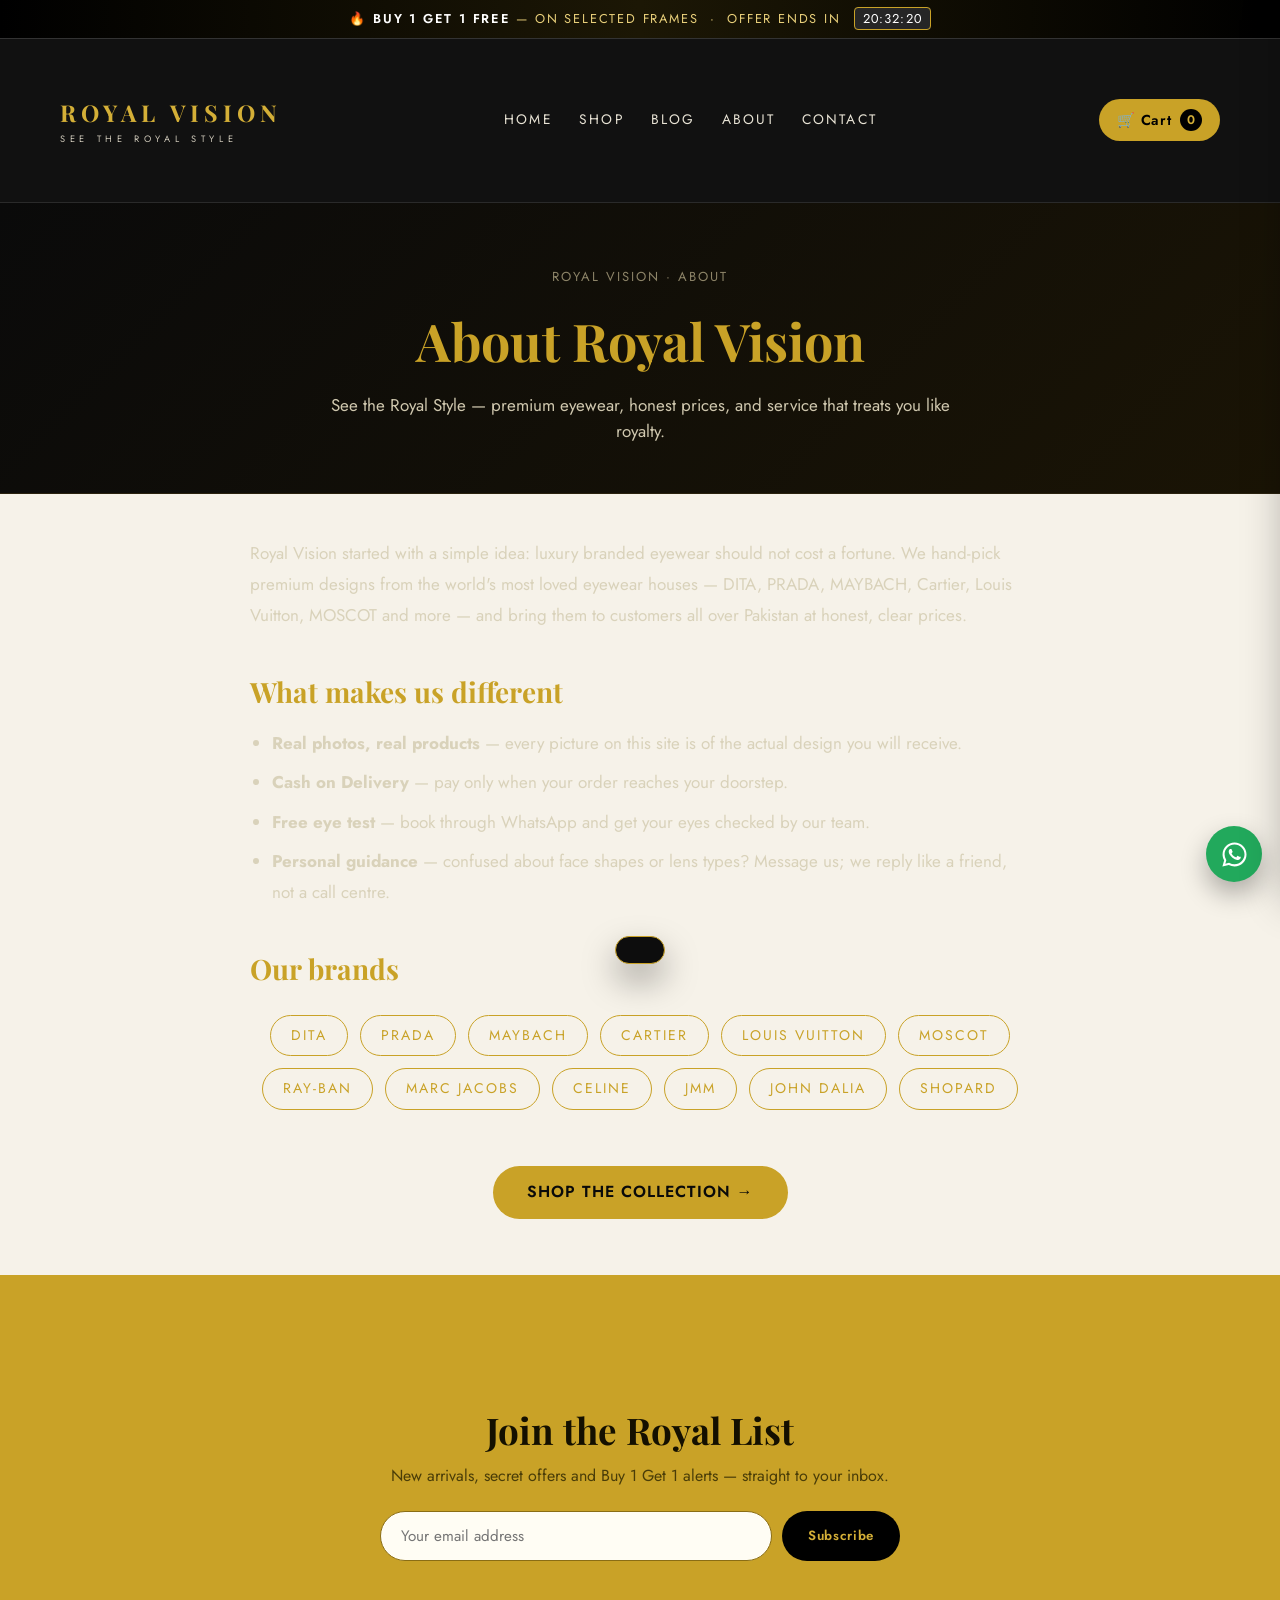
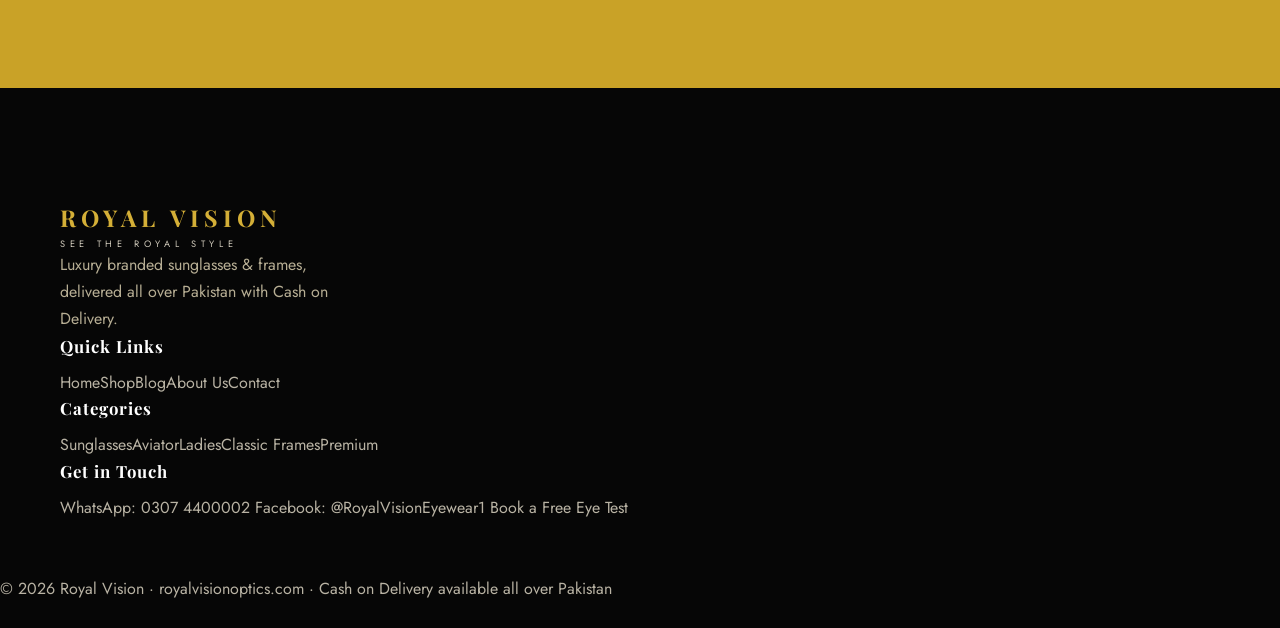
==== about.html @ 2b691021 "Multi-page store: home, shop, blog, about, contact + categories" ====
<!DOCTYPE html>
<html lang="en">
<head>
<meta charset="UTF-8">
<meta name="viewport" content="width=device-width, initial-scale=1.0">
<title>About Us — Royal Vision</title>
<meta name="description" content="About Royal Vision — premium branded eyewear at honest prices, with Cash on Delivery and a free eye test.">
<link rel="preconnect" href="https://fonts.googleapis.com">
<link rel="preconnect" href="https://fonts.gstatic.com" crossorigin>
<link href="https://fonts.googleapis.com/css2?family=Playfair+Display:ital,wght@0,500;0,600;0,700;1,500&family=Jost:wght@300;400;500;600&display=swap" rel="stylesheet">
<link rel="stylesheet" href="style.css">
</head>
<body>
<div class="offerbar">🔥 <b>Buy 1 Get 1 Free</b> — on selected frames &nbsp;·&nbsp; Offer ends in <span class="cd" id="countdown">--:--:--</span></div>
<header>
  <div class="wrap hbar">
    <a class="logo" href="index.html">ROYAL VISION<small>SEE THE ROYAL STYLE</small></a>
    <nav class="main"><a href="index.html">Home</a><a href="shop.html">Shop</a><a href="blog.html">Blog</a><a href="about.html" class="active">About</a><a href="contact.html">Contact</a></nav>
    <div style="display:flex;gap:10px;align-items:center">
      <button class="cart-btn" id="openCart" aria-label="Open cart">🛒 Cart <span class="cart-count" id="cartCount">0</span></button>
      <button class="burger" id="burger" aria-label="Menu">☰</button>
    </div>
  </div>
  <div class="mnav" id="mnav"><a href="index.html">Home</a><a href="shop.html">Shop</a><a href="blog.html">Blog</a><a href="about.html" class="active">About</a><a href="contact.html">Contact</a></div>
</header>
<div class="pagehero"><div class="crumb">Royal Vision · About</div><h1>About Royal Vision</h1><p>See the Royal Style — premium eyewear, honest prices, and service that treats you like royalty.</p></div>
<article class="article">
<p>Royal Vision started with a simple idea: luxury branded eyewear should not cost a fortune. We hand-pick premium designs from the world's most loved eyewear houses — DITA, PRADA, MAYBACH, Cartier, Louis Vuitton, MOSCOT and more — and bring them to customers all over Pakistan at honest, clear prices.</p>
<h2>What makes us different</h2>
<ul>
<li><b>Real photos, real products</b> — every picture on this site is of the actual design you will receive.</li>
<li><b>Cash on Delivery</b> — pay only when your order reaches your doorstep.</li>
<li><b>Free eye test</b> — book through WhatsApp and get your eyes checked by our team.</li>
<li><b>Personal guidance</b> — confused about face shapes or lens types? Message us; we reply like a friend, not a call centre.</li>
</ul>
<h2>Our brands</h2>
</article>
<div class="brandchips"><span>DITA</span><span>PRADA</span><span>MAYBACH</span><span>CARTIER</span><span>LOUIS VUITTON</span><span>MOSCOT</span><span>RAY-BAN</span><span>MARC JACOBS</span><span>CELINE</span><span>JMM</span><span>JOHN DALIA</span><span>SHOPARD</span></div>
<section class="wrap"><div style="text-align:center"><a href="shop.html" style="display:inline-block;background:var(--gold);color:#0a0a0a;font-weight:600;letter-spacing:1px;padding:14px 34px;border-radius:30px;text-decoration:none">SHOP THE COLLECTION →</a></div></section>
<!-- NEWSLETTER -->
<section class="news">
  <div class="wrap">
    <h2>Join the Royal List</h2>
    <p>New arrivals, secret offers and Buy 1 Get 1 alerts — straight to your inbox.</p>
    <form id="newsForm">
      <input type="email" id="newsEmail" placeholder="Your email address" required aria-label="Email address">
      <button type="submit">Subscribe</button>
    </form>
    <div class="ok" id="newsOk">✓ Shukriya! You are on the Royal List.</div>
  </div>
</section>

<footer id="contact">
  <div class="wrap fgrid">
    <div>
      <div class="logo">ROYAL VISION<small>SEE THE ROYAL STYLE</small></div>
      <p style="color:#b7ae94;line-height:1.7;max-width:300px">Luxury branded sunglasses &amp; frames, delivered all over Pakistan with Cash on Delivery.</p>
    </div>
    <div>
      <h4>Quick Links</h4>
      <a href="index.html">Home</a><a href="shop.html">Shop</a><a href="blog.html">Blog</a><a href="about.html">About Us</a><a href="contact.html">Contact</a>
    </div>
    <div>
      <h4>Categories</h4>
      <a href="shop.html?cat=sunglasses">Sunglasses</a><a href="shop.html?cat=aviator">Aviator</a><a href="shop.html?cat=ladies">Ladies</a><a href="shop.html?cat=classic">Classic Frames</a><a href="shop.html?cat=premium">Premium</a>
    </div>
    <div>
      <h4>Get in Touch</h4>
      <a href="https://wa.me/923074400002" target="_blank" rel="noopener">WhatsApp: 0307 4400002</a>
      <a href="https://www.facebook.com/RoyalVisionEyewear1" target="_blank" rel="noopener">Facebook: @RoyalVisionEyewear1</a>
      <a href="contact.html">Book a Free Eye Test</a>
    </div>
  </div>
  <div class="fbar">© 2026 Royal Vision · royalvisionoptics.com · Cash on Delivery available all over Pakistan</div>
</footer>
<!-- FLOATING WHATSAPP -->
<a class="float-wa" href="https://wa.me/923074400002?text=Assalam-o-Alaikum!%20I%20have%20a%20question%20about%20Royal%20Vision%20sunglasses." target="_blank" rel="noopener" aria-label="Chat on WhatsApp">
  <svg width="29" height="29" viewBox="0 0 24 24" fill="#fff"><path d="M12.04 2C6.58 2 2.13 6.45 2.13 11.91c0 1.75.46 3.45 1.32 4.95L2 22l5.25-1.38a9.9 9.9 0 0 0 4.79 1.22c5.46 0 9.9-4.45 9.9-9.91C21.95 6.45 17.5 2 12.04 2zm0 18.13a8.2 8.2 0 0 1-4.19-1.15l-.3-.18-3.12.82.83-3.04-.2-.31a8.2 8.2 0 0 1-1.26-4.38c0-4.54 3.7-8.24 8.24-8.24 4.54 0 8.24 3.7 8.24 8.24 0 4.54-3.7 8.24-8.24 8.24zm4.52-6.16c-.25-.12-1.47-.72-1.69-.81-.22-.08-.37-.12-.53.13-.16.24-.62.8-.76.97-.14.16-.29.18-.53.06-.25-.13-1.05-.39-1.99-1.23-.74-.66-1.23-1.47-1.38-1.72-.14-.25-.01-.38.11-.51.11-.11.25-.29.37-.43.12-.15.16-.25.25-.41.08-.17.04-.31-.02-.43-.06-.13-.53-1.29-.74-1.74-.2-.42-.4-.37-.53-.37h-.46c-.16 0-.41.06-.62.25-.22.18-.82.8-.82 2.01 0 1.21.85 2.37.97 2.53.12.17 1.68 2.56 4.07 3.59.57.25 1.01.39 1.36.5.57.18 1.09.16 1.5.1.46-.07 1.47-.6 1.79-1.22.32-.62.32-1.15.22-1.26-.1-.1-.23-.16-.48-.28z"/></svg>
</a>

<!-- CART DRAWER -->
<div class="overlay" id="overlay"></div>
<aside class="drawer" id="drawer" aria-label="Shopping cart">
  <header>
    <h3>YOUR CART 🛒</h3>
    <button class="x" id="closeCart" aria-label="Close cart">✕</button>
  </header>
  <div class="items" id="cartItems"></div>
  <div class="d-foot">
    <div class="row"><span>Subtotal</span><b id="cartTotal">Rs 0</b></div>
    <div class="note">Delivery charges confirmed on call. Payment: Cash on Delivery.</div>
    <button class="checkout" id="checkoutBtn">Checkout →</button>
    <button class="cont" id="contBtn">Continue shopping</button>
  </div>
</aside>

<!-- CHECKOUT MODAL -->
<div class="modal" id="modal" role="dialog" aria-modal="true">
  <div class="bg" id="modalBg"></div>
  <div class="sheet">
    <div id="checkoutView">
      <h3>Checkout</h3>
      <p class="sub">Fill your details — we will call you to confirm your order. Payment is Cash on Delivery.</p>
      <div class="formerr" id="formErr"></div>
      <div class="sum" id="orderSummary"></div>
      <form id="orderForm" novalidate>
        <div class="f-field"><label for="fName">Your Name *</label><input id="fName" type="text" placeholder="e.g. Muhammad Ahmed" autocomplete="name"></div>
        <div class="f-field"><label for="fPhone">Mobile Number *</label><input id="fPhone" type="tel" placeholder="03XX XXXXXXX" autocomplete="tel"><div class="hint">Pakistani mobile — we will call this number to confirm.</div></div>
        <div class="f-field"><label for="fAddress">Complete Address *</label><textarea id="fAddress" rows="2" placeholder="House, street, area, landmark"></textarea></div>
        <div class="f-field"><label for="fCity">City *</label><input id="fCity" type="text" placeholder="e.g. Mardan"></div>
        <div class="f-field"><label for="fNote">Note (optional)</label><textarea id="fNote" rows="2" placeholder="Anything we should know?"></textarea></div>
        <div class="paybox"><span>Payment Method</span><b>Cash on Delivery</b></div>
        <button type="submit" class="place" id="placeBtn">Place Order</button>
        <div class="or">— OR —</div>
        <button type="button" class="wa-order" id="waOrderBtn">Order via WhatsApp</button>
        <button type="button" class="cancel" id="cancelCheckout">Cancel</button>
      </form>
    </div>
    <div id="successView" style="display:none">
      <div class="success">
        <div class="tick">✓</div>
        <h3>Order Placed!</h3>
        <div class="oid" id="orderIdBox">RV-000000</div>
        <p><b>Thank you! We will call you to confirm your order.</b></p>
        <p style="margin-top:8px">Payment is Cash on Delivery — pay when your parcel arrives.</p>
        <button class="place" id="successClose" style="margin-top:20px">Continue Shopping</button>
      </div>
    </div>
  </div>
</div>

<div class="toast" id="toast"></div>

<script src="store.js"></script>
</body>
</html>
---- style.css ----
:root{
  --black:#0a0a0a; --black2:#111111; --black3:#1a1a1a;
  --gold:#C9A227; --gold2:#D4AF37; --gold-soft:#e8cf7a;
  --white:#ffffff; --off:#f6f2e9; --muted:#9a958a; --line:#2a2a2a;
  --serif:'Playfair Display',serif; --sans:'Jost',sans-serif;
}
*{margin:0;padding:0;box-sizing:border-box}
html{scroll-behavior:smooth}
body{font-family:var(--sans);background:var(--off);color:#1c1a15;line-height:1.55;-webkit-font-smoothing:antialiased}
img{display:block;max-width:100%}
a{color:inherit;text-decoration:none}
button{font-family:var(--sans);cursor:pointer}
h1,h2,h3,.serif{font-family:var(--serif)}
.wrap{max-width:1220px;margin:0 auto;padding:0 20px}
.gold{color:var(--gold2)}
.eyebrow{letter-spacing:.35em;text-transform:uppercase;font-size:.72rem;font-weight:600;color:var(--gold)}
.sec-head{text-align:center;margin-bottom:34px}
.sec-head h2{font-size:clamp(1.8rem,4vw,2.6rem);font-weight:600;margin:8px 0 6px}
.sec-head p{color:#6b665b;max-width:560px;margin:0 auto}
.gold-rule{width:64px;height:2px;background:linear-gradient(90deg,transparent,var(--gold),transparent);margin:14px auto 0}

/* ---------- Offer bar ---------- */
.offerbar{background:linear-gradient(90deg,#000,#1c1705,#000);color:var(--gold-soft);text-align:center;font-size:.8rem;letter-spacing:.14em;text-transform:uppercase;padding:9px 12px;border-bottom:1px solid #333}
.offerbar b{color:#fff;font-weight:600}
.offerbar .cd{color:#fff;background:#262626;border:1px solid var(--gold);border-radius:4px;padding:1px 8px;margin-left:8px;font-variant-numeric:tabular-nums;letter-spacing:.08em}

/* ---------- Header ---------- */
header{position:sticky;top:0;z-index:60;background:rgba(10,10,10,.97);border-bottom:1px solid var(--line);backdrop-filter:blur(6px)}
.hbar{display:flex;align-items:center;justify-content:space-between;gap:14px;padding:14px 0}
.logo{font-family:var(--serif);font-size:1.45rem;font-weight:700;letter-spacing:.22em;color:var(--gold2);white-space:nowrap}
.logo small{display:block;font-family:var(--sans);font-size:.58rem;letter-spacing:.5em;color:#cfc9ba;font-weight:400;margin-top:1px}
nav.main{display:flex;gap:26px}
nav.main a{color:#e9e4d6;font-size:.86rem;letter-spacing:.16em;text-transform:uppercase;padding:4px 0;border-bottom:2px solid transparent;transition:.25s}
nav.main a:hover{color:var(--gold2);border-color:var(--gold)}
.cart-btn{position:relative;background:var(--gold);color:#000;border:none;border-radius:999px;padding:10px 18px;font-weight:600;letter-spacing:.06em;font-size:.9rem;display:flex;align-items:center;gap:8px;transition:.25s}
.cart-btn:hover{background:var(--gold2)}
.cart-count{background:#000;color:var(--gold2);border-radius:999px;min-width:22px;height:22px;display:inline-flex;align-items:center;justify-content:center;font-size:.78rem;padding:0 5px}
.burger{display:none;background:none;border:1px solid var(--line);border-radius:8px;color:#fff;width:42px;height:42px;font-size:1.15rem}
.mnav{display:none;background:#0d0d0d;border-top:1px solid var(--line);padding:10px 20px 16px}
.mnav a{display:block;color:#e9e4d6;padding:10px 0;border-bottom:1px solid #1e1e1e;letter-spacing:.14em;text-transform:uppercase;font-size:.85rem}
.mnav.open{display:block}
@media(max-width:860px){nav.main{display:none}.burger{display:block}}

/* ---------- Hero ---------- */
.hero{background:radial-gradient(1100px 480px at 85% -10%,#2b230a 0%,transparent 55%),linear-gradient(160deg,#0a0a0a,#141414 60%,#0a0a0a);color:#fff;overflow:hidden}
.hero-grid{display:grid;grid-template-columns:1.05fr .95fr;gap:44px;align-items:center;padding:64px 0 58px}
.hero h1{font-size:clamp(2.3rem,5.4vw,4rem);line-height:1.12;font-weight:600;margin:14px 0 16px}
.hero h1 em{font-style:italic;color:var(--gold2)}
.hero p.sub{color:#cfc9ba;font-size:1.06rem;max-width:480px;font-weight:300}
.btns{display:flex;gap:14px;flex-wrap:wrap;margin:28px 0 34px}
.btn{display:inline-flex;align-items:center;gap:9px;border-radius:999px;padding:14px 28px;font-size:.95rem;font-weight:600;letter-spacing:.05em;border:1px solid var(--gold);transition:.25s}
.btn-gold{background:linear-gradient(180deg,var(--gold2),var(--gold));color:#000}
.btn-gold:hover{filter:brightness(1.1);transform:translateY(-1px)}
.btn-line{background:transparent;color:#fff}
.btn-line:hover{border-color:#fff;background:rgba(255,255,255,.06)}
.stats{display:flex;gap:0;border-top:1px solid #2c2c2c;max-width:520px}
.stats div{flex:1;padding:16px 14px 0}
.stats div+div{border-left:1px solid #2c2c2c}
.stats b{font-family:var(--serif);font-size:1.35rem;color:var(--gold2);display:block}
.stats span{font-size:.78rem;letter-spacing:.12em;text-transform:uppercase;color:#a49e8f}
.hero-img{position:relative}
.hero-img .frame{border:1px solid var(--gold);padding:12px;background:#101010}
.hero-img img{width:100%;height:480px;object-fit:cover}
.hero-img .tag{position:absolute;left:-14px;bottom:26px;background:var(--gold);color:#000;font-weight:600;padding:10px 18px;letter-spacing:.06em;box-shadow:0 12px 30px rgba(0,0,0,.5)}
.hero-img .tag small{display:block;font-weight:400;font-size:.72rem;letter-spacing:.18em;text-transform:uppercase}
@media(max-width:860px){.hero-grid{grid-template-columns:1fr;padding:42px 0}.hero-img img{height:340px}}

/* ---------- Marquee ---------- */
.marquee{background:#000;border-top:1px solid var(--gold);border-bottom:1px solid var(--gold);overflow:hidden;padding:13px 0}
.marquee-track{display:flex;gap:0;width:max-content;animation:scroll 30s linear infinite}
.marquee span{font-family:var(--serif);font-size:1.05rem;letter-spacing:.3em;color:var(--gold2);white-space:nowrap;padding-right:.4em}
@keyframes scroll{to{transform:translateX(-50%)}}

/* ---------- Sections ---------- */
section{padding:70px 0}
.dark{background:var(--black);color:#f2eee3}
.dark .sec-head p{color:#a49e8f}

/* categories */
.cats{display:grid;grid-template-columns:repeat(4,1fr);gap:22px}
.cat{text-align:center;cursor:pointer;background:none;border:none;color:inherit}
.cat .ring{width:100%;aspect-ratio:1;border-radius:50%;overflow:hidden;border:2px solid var(--gold);padding:5px;background:#fff;transition:.3s}
.cat img{width:100%;height:100%;object-fit:cover;border-radius:50%}
.cat:hover .ring{transform:translateY(-5px);box-shadow:0 16px 30px rgba(0,0,0,.18)}
.cat h3{margin-top:14px;font-size:1.15rem}
.cat span{font-size:.82rem;color:#77705f;letter-spacing:.1em;text-transform:uppercase}
@media(max-width:760px){.cats{grid-template-columns:repeat(2,1fr)}}

/* shop controls */
.controls{display:flex;flex-wrap:wrap;gap:12px;align-items:center;justify-content:space-between;margin-bottom:26px}
.chips{display:flex;gap:8px;flex-wrap:wrap}
.chip{border:1px solid #c9c2ae;background:#fff;color:#333;border-radius:999px;padding:8px 16px;font-size:.86rem;letter-spacing:.04em;transition:.2s}
.chip:hover{border-color:var(--gold)}
.chip.on{background:#000;color:var(--gold2);border-color:#000}
.search-sort{display:flex;gap:10px;flex-wrap:wrap}
.search-sort input,.search-sort select{border:1px solid #c9c2ae;border-radius:999px;padding:9px 16px;font-family:var(--sans);font-size:.9rem;background:#fff;outline:none}
.search-sort input:focus,.search-sort select:focus{border-color:var(--gold)}
.grid{display:grid;grid-template-columns:repeat(4,1fr);gap:20px}
@media(max-width:1020px){.grid{grid-template-columns:repeat(3,1fr)}}
@media(max-width:720px){.grid{grid-template-columns:repeat(2,1fr);gap:14px}}
.card{background:#fff;border:1px solid #e6e0cd;border-radius:14px;overflow:hidden;display:flex;flex-direction:column;transition:.25s}
.card:hover{transform:translateY(-4px);box-shadow:0 18px 34px rgba(20,16,4,.14);border-color:var(--gold)}
.card .ph{aspect-ratio:1/1;overflow:hidden;background:#f3efe4}
.card .ph img{width:100%;height:100%;object-fit:cover;transition:.4s}
.card:hover .ph img{transform:scale(1.05)}
.card .bd{padding:14px 15px 16px;display:flex;flex-direction:column;gap:5px;flex:1}
.card h3{font-size:1.02rem;font-weight:600;line-height:1.25}
.card .price{font-family:var(--serif);font-size:1.12rem;color:#8a6d14;font-weight:700}
.card .price small{font-family:var(--sans);font-weight:400;color:#99917c;font-size:.74rem;letter-spacing:.1em}
.card .acts{display:flex;gap:8px;margin-top:auto;padding-top:10px}
.add{flex:1;background:linear-gradient(180deg,var(--gold2),var(--gold));border:none;color:#000;font-weight:600;border-radius:9px;padding:11px 8px;font-size:.88rem;transition:.2s}
.add:hover{filter:brightness(1.08)}
.wa-ic{width:42px;border:1px solid #22a95c;background:#eafaf0;border-radius:9px;display:inline-flex;align-items:center;justify-content:center;transition:.2s}
.wa-ic:hover{background:#d7f5e2}
.empty{grid-column:1/-1;text-align:center;color:#8a8474;padding:40px 0;font-size:1.02rem}

/* spotlight */
.spot{display:grid;grid-template-columns:1fr 1fr;gap:44px;align-items:center}
.spot .frame{border:1px solid var(--gold);padding:12px;background:#101010}
.spot .frame img{width:100%;height:440px;object-fit:cover}
.spot h2{font-size:clamp(1.9rem,4vw,2.8rem);margin:10px 0 12px}
.spot .big-price{font-family:var(--serif);font-size:2rem;color:var(--gold2);margin:14px 0 22px}
.spot ul{list-style:none;margin:0 0 8px}
.spot ul li{padding:7px 0;border-bottom:1px solid #262626;color:#d8d2c2}
.spot ul li::before{content:"◆";color:var(--gold);font-size:.65rem;margin-right:10px;vertical-align:2px}
@media(max-width:860px){.spot{grid-template-columns:1fr}.spot .frame img{height:320px}}

/* why */
.why-grid{display:grid;grid-template-columns:repeat(3,1fr);gap:18px}
@media(max-width:860px){.why-grid{grid-template-columns:repeat(2,1fr)}}
@media(max-width:540px){.why-grid{grid-template-columns:1fr}}
.why{background:#fff;border:1px solid #e6e0cd;border-top:3px solid var(--gold);border-radius:12px;padding:24px 22px}
.why .ic{font-size:1.6rem;color:var(--gold);font-family:var(--serif)}
.why h3{font-size:1.12rem;margin:8px 0 5px}
.why p{color:#6f6a5c;font-size:.94rem}

/* reviews */
.rev-box{max-width:760px;margin:0 auto;text-align:center;min-height:190px}
.stars{color:var(--gold2);font-size:1.25rem;letter-spacing:.3em}
.rev-text{font-family:var(--serif);font-style:italic;font-size:clamp(1.15rem,2.6vw,1.5rem);line-height:1.5;margin:16px 0 12px;color:#efe9d8}
.rev-name{letter-spacing:.25em;text-transform:uppercase;font-size:.8rem;color:var(--gold-soft)}
.rev-dots{display:flex;gap:9px;justify-content:center;margin-top:24px}
.rev-dots button{width:11px;height:11px;border-radius:50%;border:1px solid var(--gold);background:transparent;padding:0}
.rev-dots button.on{background:var(--gold)}
.rev-nav{display:flex;gap:10px;justify-content:center;margin-top:16px}
.rev-nav button{background:none;border:1px solid #3a3a3a;color:#ddd;border-radius:999px;width:40px;height:40px;font-size:1rem}
.rev-nav button:hover{border-color:var(--gold);color:var(--gold2)}

/* eye test band */
.eyetest{background:linear-gradient(120deg,#171204,#0a0a0a 55%);border-top:1px solid var(--gold);border-bottom:1px solid var(--gold);color:#fff;text-align:center}
.eyetest h2{font-size:clamp(1.7rem,3.6vw,2.4rem);margin-bottom:8px}
.eyetest p{color:#cfc9ba;margin-bottom:24px}

/* services */
.services{display:grid;grid-template-columns:repeat(4,1fr);gap:18px;text-align:center}
@media(max-width:860px){.services{grid-template-columns:repeat(2,1fr)}}
.svc{padding:10px}
.svc .ic{font-size:1.9rem;color:var(--gold);font-family:var(--serif)}
.svc h3{font-size:1.05rem;margin:9px 0 4px;color:#fff}
.svc p{color:#a49e8f;font-size:.9rem}

/* newsletter */
.news{background:var(--gold);color:#141000;text-align:center}
.news h2{font-size:clamp(1.6rem,3.4vw,2.3rem)}
.news p{margin:6px 0 22px;color:#4a3d08}
.news form{display:flex;gap:10px;justify-content:center;flex-wrap:wrap;max-width:520px;margin:0 auto}
.news input{flex:1;min-width:230px;border:1px solid #8a6d14;border-radius:999px;padding:13px 20px;font-family:var(--sans);font-size:.95rem;outline:none;background:#fffdf4}
.news button{background:#000;color:var(--gold2);border:none;border-radius:999px;padding:13px 26px;font-weight:600;letter-spacing:.05em}
.news .ok{margin-top:14px;font-weight:600;display:none}

/* footer */
footer{background:#060606;color:#b9b3a4;padding:56px 0 26px;border-top:1px solid var(--gold)}
.f-grid{display:grid;grid-template-columns:1.3fr 1fr 1fr;gap:34px;margin-bottom:36px}
@media(max-width:760px){.f-grid{grid-template-columns:1fr}}
footer h4{font-family:var(--serif);color:#fff;font-size:1.05rem;margin-bottom:12px;letter-spacing:.06em}
footer a{color:#b9b3a4}
footer a:hover{color:var(--gold2)}
footer li{list-style:none;padding:4px 0}
.f-bottom{border-top:1px solid #222;padding-top:18px;display:flex;justify-content:space-between;gap:12px;flex-wrap:wrap;font-size:.85rem;color:#7d7767}

/* ---------- Cart drawer ---------- */
.overlay{position:fixed;inset:0;background:rgba(0,0,0,.55);opacity:0;pointer-events:none;transition:.3s;z-index:80}
.overlay.show{opacity:1;pointer-events:auto}
.drawer{position:fixed;top:0;right:0;height:100dvh;width:min(420px,94vw);background:#fff;z-index:90;transform:translateX(105%);transition:.35s;display:flex;flex-direction:column;box-shadow:-16px 0 40px rgba(0,0,0,.3)}
.drawer.open{transform:none}
.drawer header{position:static;background:#0a0a0a;color:#fff;padding:16px 20px;display:flex;justify-content:space-between;align-items:center;border:none}
.drawer header h3{color:var(--gold2);letter-spacing:.1em;font-size:1.15rem}
.x{background:none;border:1px solid #444;color:#fff;border-radius:8px;width:36px;height:36px;font-size:1rem}
.items{flex:1;overflow-y:auto;padding:16px 20px;display:flex;flex-direction:column;gap:14px}
.it{display:flex;gap:12px;border:1px solid #eee5cb;border-radius:12px;padding:10px}
.it img{width:66px;height:66px;object-fit:cover;border-radius:8px}
.it .inf{flex:1}
.it h4{font-family:var(--sans);font-weight:600;font-size:.95rem;line-height:1.3}
.it .p{color:#8a6d14;font-weight:600;font-size:.92rem}
.qty{display:inline-flex;align-items:center;gap:0;border:1px solid #ddd2ae;border-radius:999px;overflow:hidden;margin-top:6px}
.qty button{width:28px;height:28px;border:none;background:#f7f2df;font-size:1rem}
.qty b{min-width:30px;text-align:center;font-size:.9rem}
.rm{background:none;border:none;color:#b03a2e;font-size:.8rem;margin-top:6px;padding:0;text-decoration:underline}
.d-foot{border-top:1px solid #eee;padding:16px 20px;background:#fffdf6}
.d-foot .row{display:flex;justify-content:space-between;font-size:1.05rem;margin-bottom:4px}
.d-foot .row b{font-family:var(--serif);font-size:1.3rem}
.d-foot .note{font-size:.82rem;color:#8a8474;margin-bottom:12px}
.checkout{width:100%;background:linear-gradient(180deg,var(--gold2),var(--gold));border:none;border-radius:11px;padding:15px;font-size:1rem;font-weight:700;color:#000;letter-spacing:.04em}
.checkout:disabled{opacity:.5;cursor:not-allowed}
.cont{background:none;border:none;width:100%;padding:10px;color:#555;text-decoration:underline}
.noitems{text-align:center;color:#8a8474;padding:36px 0}

/* ---------- Modal ---------- */
.modal{position:fixed;inset:0;z-index:100;display:none;align-items:flex-start;justify-content:center;padding:20px 12px;overflow-y:auto}
.modal.open{display:flex}
.modal .bg{position:fixed;inset:0;background:rgba(0,0,0,.65)}
.sheet{position:relative;background:#fff;border-radius:16px;max-width:520px;width:100%;padding:28px 26px;margin:auto;box-shadow:0 30px 60px rgba(0,0,0,.4)}
.sheet h3{font-size:1.5rem;margin-bottom:4px}
.sheet .sub{color:#77705f;font-size:.92rem;margin-bottom:18px}
.f-field{margin-bottom:13px}
.f-field label{display:block;font-size:.83rem;font-weight:600;letter-spacing:.06em;text-transform:uppercase;margin-bottom:5px;color:#4c473c}
.f-field input,.f-field textarea{width:100%;border:1px solid #d8d0b4;border-radius:10px;padding:12px 14px;font-family:var(--sans);font-size:.97rem;outline:none;background:#fffef9}
.f-field input:focus,.f-field textarea:focus{border-color:var(--gold)}
.f-field .hint{font-size:.78rem;color:#99917c;margin-top:3px}
.f-field .err{border-color:#c0392b;background:#fdf1ef}
.paybox{background:#0d0d0d;color:#e9e4d6;border-radius:10px;padding:13px 16px;display:flex;justify-content:space-between;align-items:center;margin:16px 0}
.paybox b{color:var(--gold2);font-family:var(--serif)}
.sum{background:#faf6ea;border:1px solid #eee2bd;border-radius:10px;padding:13px 16px;font-size:.92rem;margin-bottom:16px;max-height:150px;overflow-y:auto}
.sum div{display:flex;justify-content:space-between;padding:2px 0}
.sum .tot{border-top:1px dashed #cbbd87;margin-top:7px;padding-top:8px;font-weight:700;font-size:1rem}
.place{width:100%;background:linear-gradient(180deg,var(--gold2),var(--gold));border:none;border-radius:11px;padding:15px;font-size:1rem;font-weight:700;color:#000}
.wa-order{width:100%;background:#1faa55;border:none;border-radius:11px;padding:14px;font-size:.98rem;font-weight:700;color:#fff;margin-top:10px}
.or{text-align:center;color:#99917c;font-size:.82rem;margin:12px 0 2px;letter-spacing:.2em}
.cancel{display:block;margin:12px auto 0;background:none;border:none;color:#777;text-decoration:underline}
.success{text-align:center;padding:14px 0 4px}
.success .tick{width:74px;height:74px;border-radius:50%;background:#eafaf0;border:2px solid #22a95c;color:#1c8a49;font-size:2rem;display:flex;align-items:center;justify-content:center;margin:0 auto 16px}
.success h3{margin-bottom:8px}
.success .oid{display:inline-block;background:#0d0d0d;color:var(--gold2);border-radius:8px;padding:8px 18px;font-family:var(--serif);letter-spacing:.12em;margin:10px 0 14px}
.success p{color:#5c574b}
.formerr{display:none;background:#fdf1ef;border:1px solid #e5b4ae;color:#8e2f24;border-radius:10px;padding:11px 14px;font-size:.9rem;margin-bottom:14px}

/* toast */
.toast{position:fixed;left:50%;bottom:26px;transform:translate(-50%,90px);background:#0d0d0d;color:#fff;border:1px solid var(--gold);border-radius:999px;padding:13px 24px;z-index:120;font-size:.95rem;transition:.35s;box-shadow:0 16px 34px rgba(0,0,0,.35);max-width:92vw;text-align:center}
.toast.show{transform:translate(-50%,0)}
.toast b{color:var(--gold2)}
.float-wa{position:fixed;right:18px;bottom:18px;z-index:70;width:56px;height:56px;border-radius:50%;background:#22a95c;display:flex;align-items:center;justify-content:center;box-shadow:0 12px 26px rgba(0,0,0,.3)}

/* ===== Multi-page additions (v2) ===== */
.nav a.active{color:var(--gold);border-bottom:2px solid var(--gold)}
.pagehero{background:linear-gradient(135deg,#0a0a0a,#1a1405);padding:64px 20px 48px;text-align:center;border-bottom:1px solid #2a220e}
.pagehero h1{font-family:'Playfair Display',serif;font-size:clamp(32px,5vw,52px);color:var(--gold);margin:0 0 10px}
.pagehero p{color:#cfc7ae;max-width:640px;margin:0 auto;font-size:17px}
.pagehero .crumb{color:#8d8468;font-size:13px;letter-spacing:2px;text-transform:uppercase;margin-bottom:14px}
/* Category cards — rectangular, full photo visible (replaces circles) */
.catcards{display:grid;grid-template-columns:repeat(auto-fit,minmax(230px,1fr));gap:22px;max-width:1200px;margin:0 auto;padding:0 20px}
.catcard{display:block;background:#111;border:1px solid #2a220e;border-radius:14px;overflow:hidden;text-decoration:none;transition:.25s}
.catcard:hover{transform:translateY(-5px);border-color:var(--gold);box-shadow:0 14px 34px rgba(0,0,0,.5)}
.catcard .ph{aspect-ratio:4/3;overflow:hidden;background:#000}
.catcard .ph img{width:100%;height:100%;object-fit:cover;display:block;transition:.4s}
.catcard:hover .ph img{transform:scale(1.06)}
.catcard .lb{padding:16px 18px;display:flex;justify-content:space-between;align-items:center}
.catcard .lb h3{margin:0;font-family:'Playfair Display',serif;color:#f3ead2;font-size:20px}
.catcard .lb span{color:var(--gold);font-size:13px;letter-spacing:1px}
.catcard .lb .arrow{color:var(--gold);font-size:20px}
/* Blog */
.bloggrid{display:grid;grid-template-columns:repeat(auto-fit,minmax(300px,1fr));gap:26px;max-width:1200px;margin:0 auto;padding:0 20px}
.postcard{background:#111;border:1px solid #2a220e;border-radius:14px;overflow:hidden}
.postcard .ph{aspect-ratio:16/10;overflow:hidden}
.postcard .ph img{width:100%;height:100%;object-fit:cover;display:block}
.postcard .bd{padding:22px}
.postcard .bd .tag{display:inline-block;color:#0a0a0a;background:var(--gold);font-size:11px;font-weight:600;letter-spacing:1.5px;padding:4px 10px;border-radius:20px;text-transform:uppercase}
.postcard .bd h3{font-family:'Playfair Display',serif;color:#f3ead2;font-size:22px;margin:14px 0 8px}
.postcard .bd p{color:#b7ae94;font-size:15px;line-height:1.6;margin:0 0 16px}
.postcard .bd a{color:var(--gold);text-decoration:none;font-weight:600;letter-spacing:.5px}
.article{max-width:820px;margin:0 auto;padding:44px 20px 10px;color:#d9d2ba;line-height:1.85;font-size:17px}
.article h2{font-family:'Playfair Display',serif;color:var(--gold);font-size:28px;margin:34px 0 10px}
.article p{margin:0 0 16px}
.article ul{margin:0 0 16px;padding-left:22px}
.article li{margin-bottom:8px}
.article .heroimg{border-radius:14px;overflow:hidden;margin-bottom:8px}
.article .heroimg img{width:100%;display:block}
/* Contact / About */
.infogrid{display:grid;grid-template-columns:repeat(auto-fit,minmax(250px,1fr));gap:22px;max-width:1100px;margin:0 auto;padding:0 20px}
.infocard{background:#111;border:1px solid #2a220e;border-radius:14px;padding:28px 24px;text-align:center}
.infocard .ic{font-size:34px;margin-bottom:10px}
.infocard h3{font-family:'Playfair Display',serif;color:var(--gold);margin:0 0 8px;font-size:21px}
.infocard p{color:#b7ae94;margin:0 0 14px;font-size:15px;line-height:1.6}
.cform{max-width:640px;margin:0 auto;background:#111;border:1px solid #2a220e;border-radius:14px;padding:30px}
.cform label{display:block;color:#cfc7ae;font-size:14px;margin:0 0 6px}
.cform input,.cform textarea{width:100%;box-sizing:border-box;background:#0a0a0a;border:1px solid #3a341f;border-radius:9px;color:#f3ead2;padding:12px 14px;font-size:15px;margin-bottom:16px;font-family:inherit}
.cform textarea{min-height:120px;resize:vertical}
.brandchips{display:flex;flex-wrap:wrap;gap:12px;justify-content:center;max-width:900px;margin:0 auto;padding:0 20px}
.brandchips span{border:1px solid var(--gold);color:var(--gold);padding:9px 20px;border-radius:30px;letter-spacing:2px;font-size:14px}
.wrap{max-width:1200px;margin:0 auto;padding:56px 20px}
.wrap h2.sec{font-family:'Playfair Display',serif;text-align:center;color:var(--gold);font-size:clamp(26px,4vw,40px);margin:0 0 8px}
.wrap .sub{text-align:center;color:#b7ae94;margin:0 auto 34px;max-width:620px}
@media(max-width:640px){.catcards{grid-template-columns:1fr 1fr;gap:14px}.catcard .lb h3{font-size:16px}}
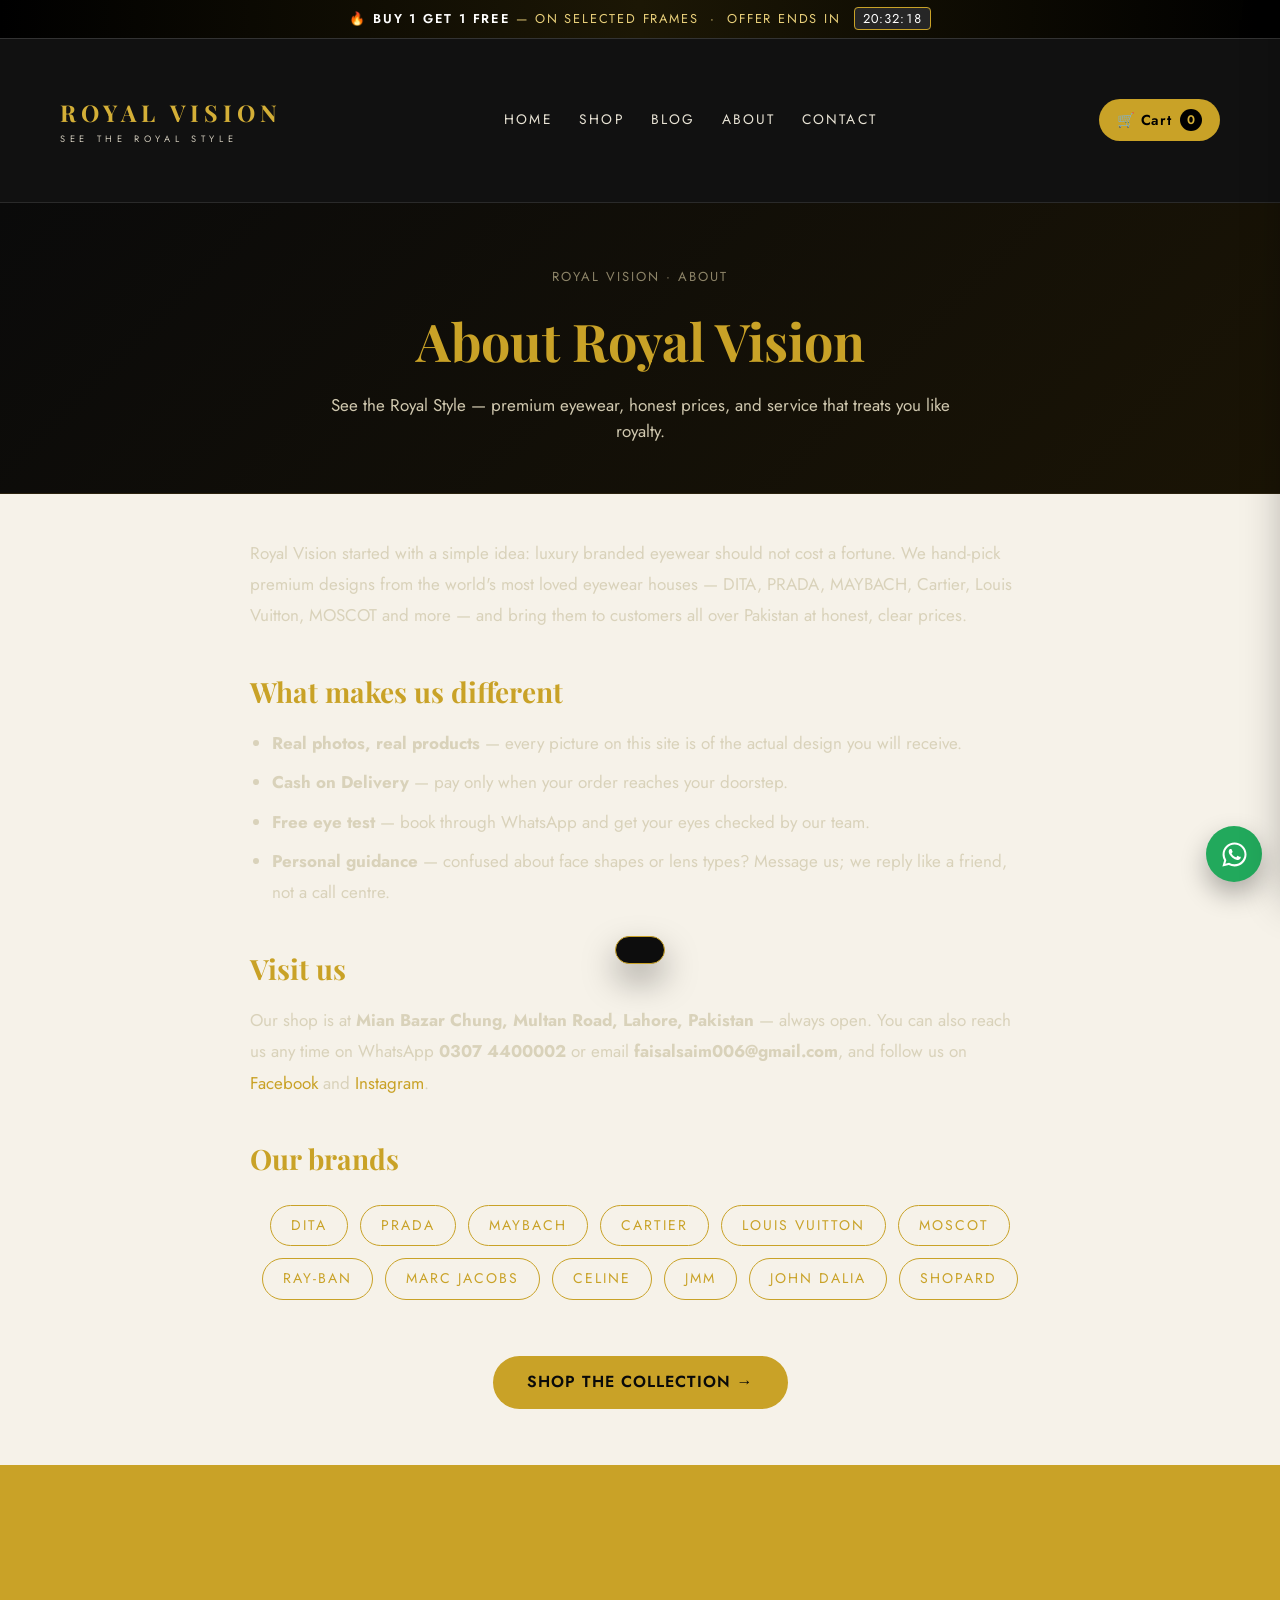
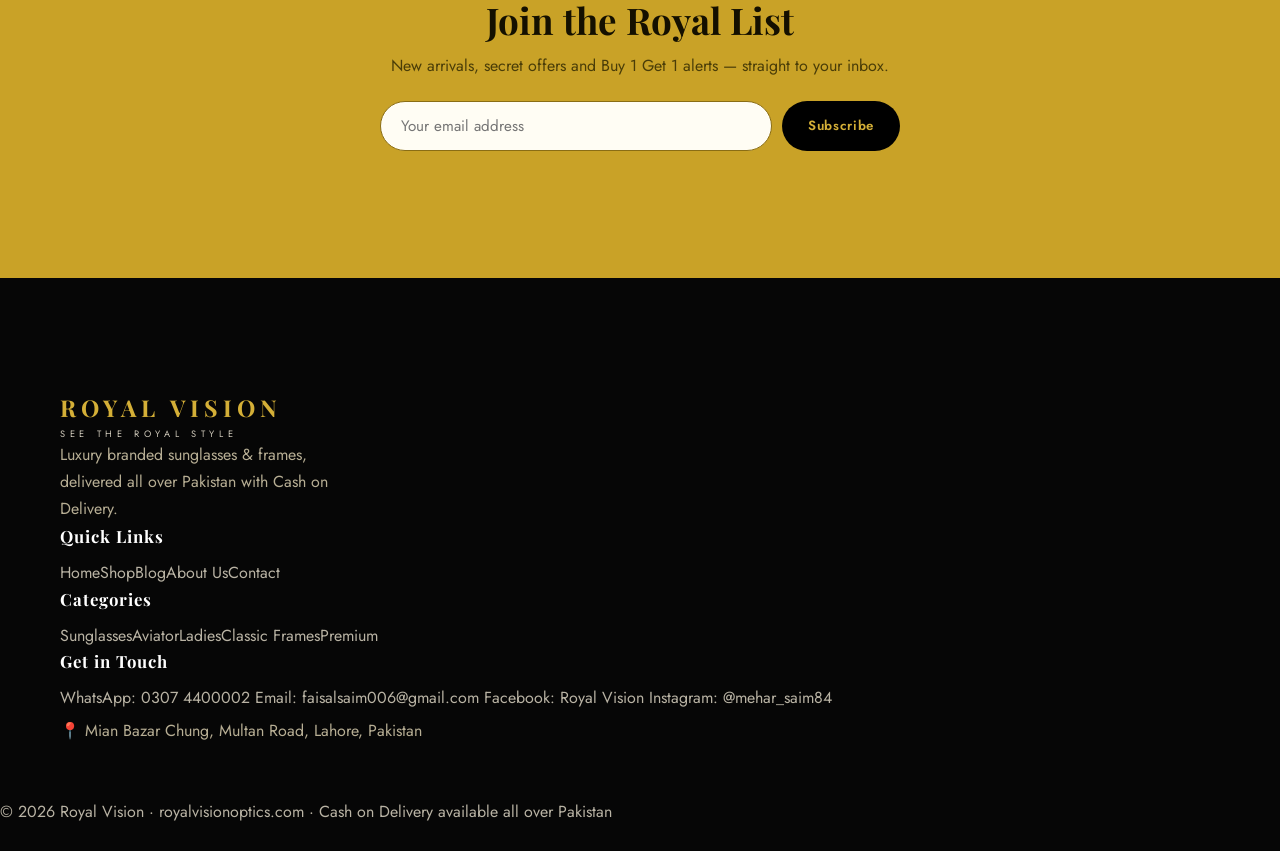
==== commit 598fce85: "Shop details: address, owner email for orders, social links" ====
--- a/about.html
+++ b/about.html
@@ -33,6 +33,8 @@
 <li><b>Free eye test</b> — book through WhatsApp and get your eyes checked by our team.</li>
 <li><b>Personal guidance</b> — confused about face shapes or lens types? Message us; we reply like a friend, not a call centre.</li>
 </ul>
+<h2>Visit us</h2>
+<p>Our shop is at <b>Mian Bazar Chung, Multan Road, Lahore, Pakistan</b> — always open. You can also reach us any time on WhatsApp <b>0307 4400002</b> or email <b>faisalsaim006@gmail.com</b>, and follow us on <a href="https://www.facebook.com/share/1FAjQRUiZz/" target="_blank" rel="noopener" style="color:var(--gold)">Facebook</a> and <a href="https://www.instagram.com/mehar_saim84" target="_blank" rel="noopener" style="color:var(--gold)">Instagram</a>.</p>
 <h2>Our brands</h2>
 </article>
 <div class="brandchips"><span>DITA</span><span>PRADA</span><span>MAYBACH</span><span>CARTIER</span><span>LOUIS VUITTON</span><span>MOSCOT</span><span>RAY-BAN</span><span>MARC JACOBS</span><span>CELINE</span><span>JMM</span><span>JOHN DALIA</span><span>SHOPARD</span></div>
@@ -67,8 +69,10 @@
     <div>
       <h4>Get in Touch</h4>
       <a href="https://wa.me/923074400002" target="_blank" rel="noopener">WhatsApp: 0307 4400002</a>
-      <a href="https://www.facebook.com/RoyalVisionEyewear1" target="_blank" rel="noopener">Facebook: @RoyalVisionEyewear1</a>
-      <a href="contact.html">Book a Free Eye Test</a>
+      <a href="mailto:faisalsaim006@gmail.com">Email: faisalsaim006@gmail.com</a>
+      <a href="https://www.facebook.com/share/1FAjQRUiZz/" target="_blank" rel="noopener">Facebook: Royal Vision</a>
+      <a href="https://www.instagram.com/mehar_saim84" target="_blank" rel="noopener">Instagram: @mehar_saim84</a>
+      <span style="display:block;color:#b7ae94;margin-top:8px">📍 Mian Bazar Chung, Multan Road, Lahore, Pakistan</span>
     </div>
   </div>
   <div class="fbar">© 2026 Royal Vision · royalvisionoptics.com · Cash on Delivery available all over Pakistan</div>
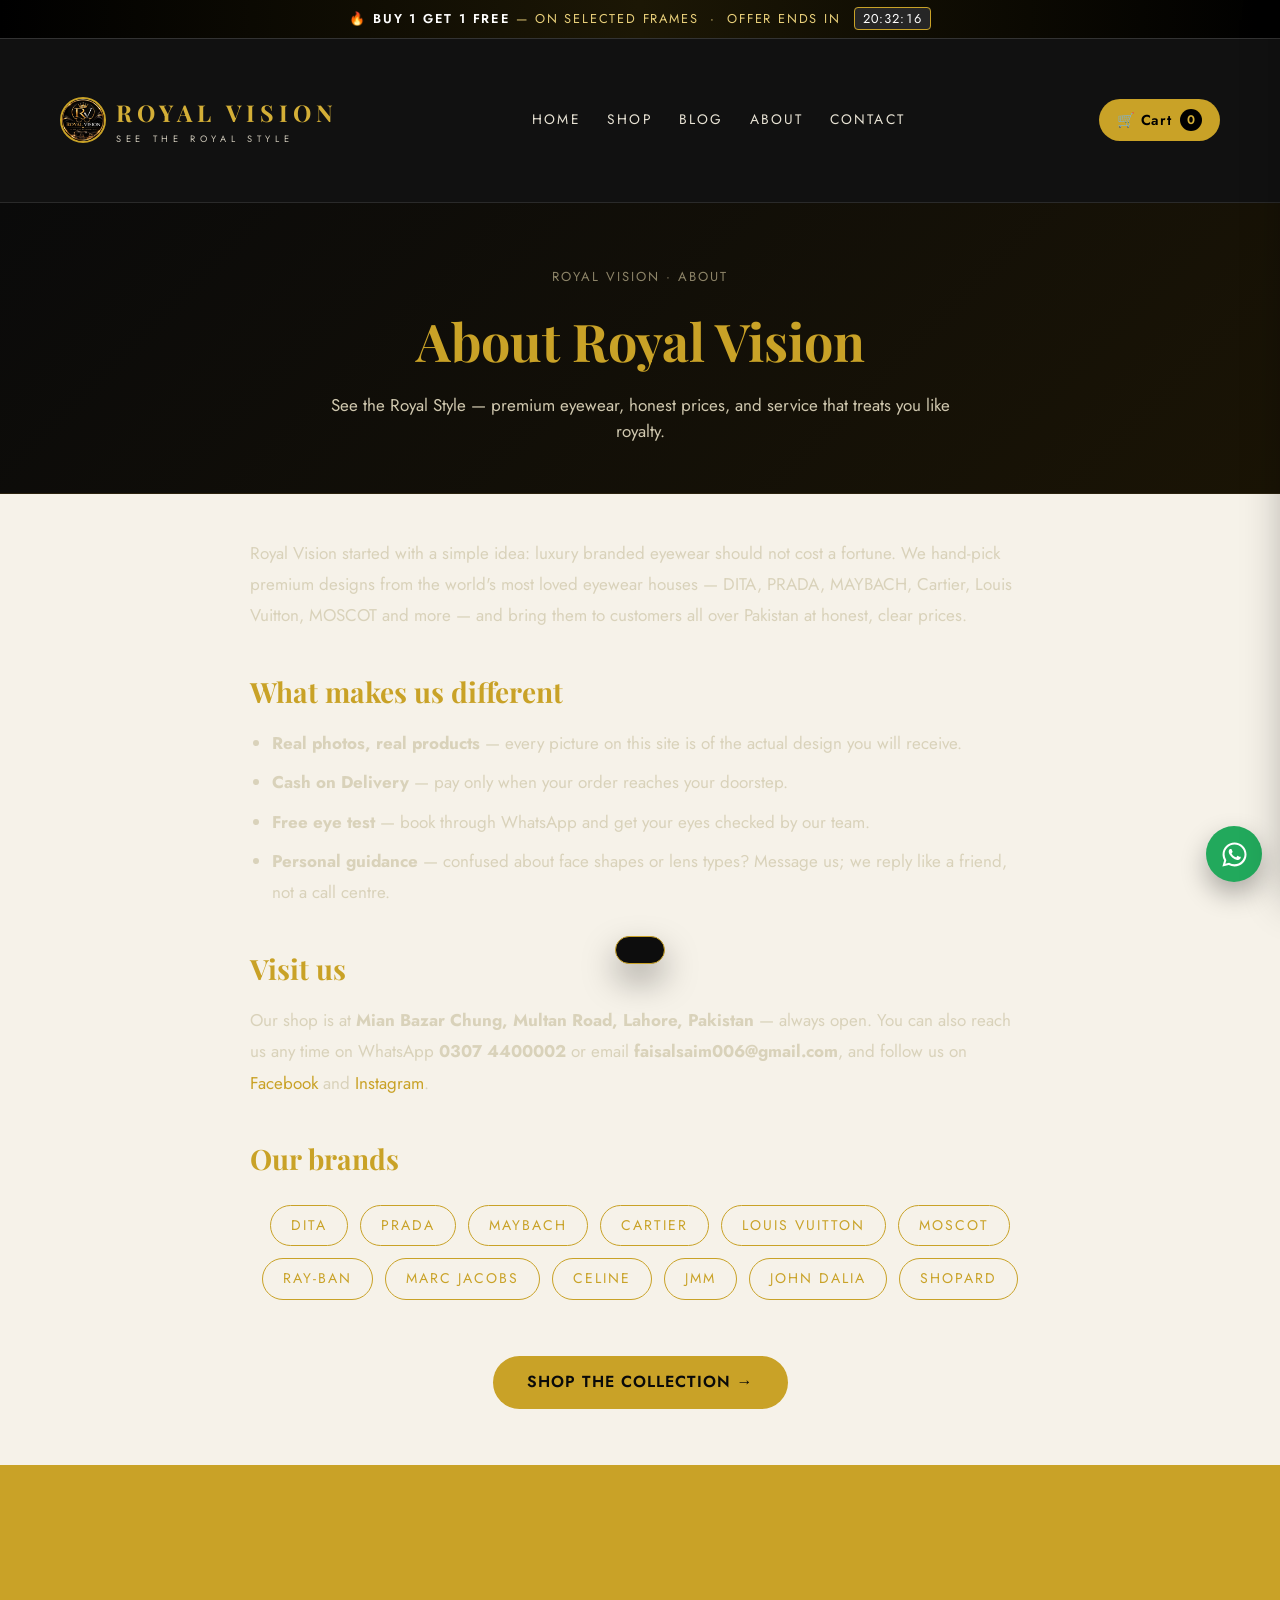
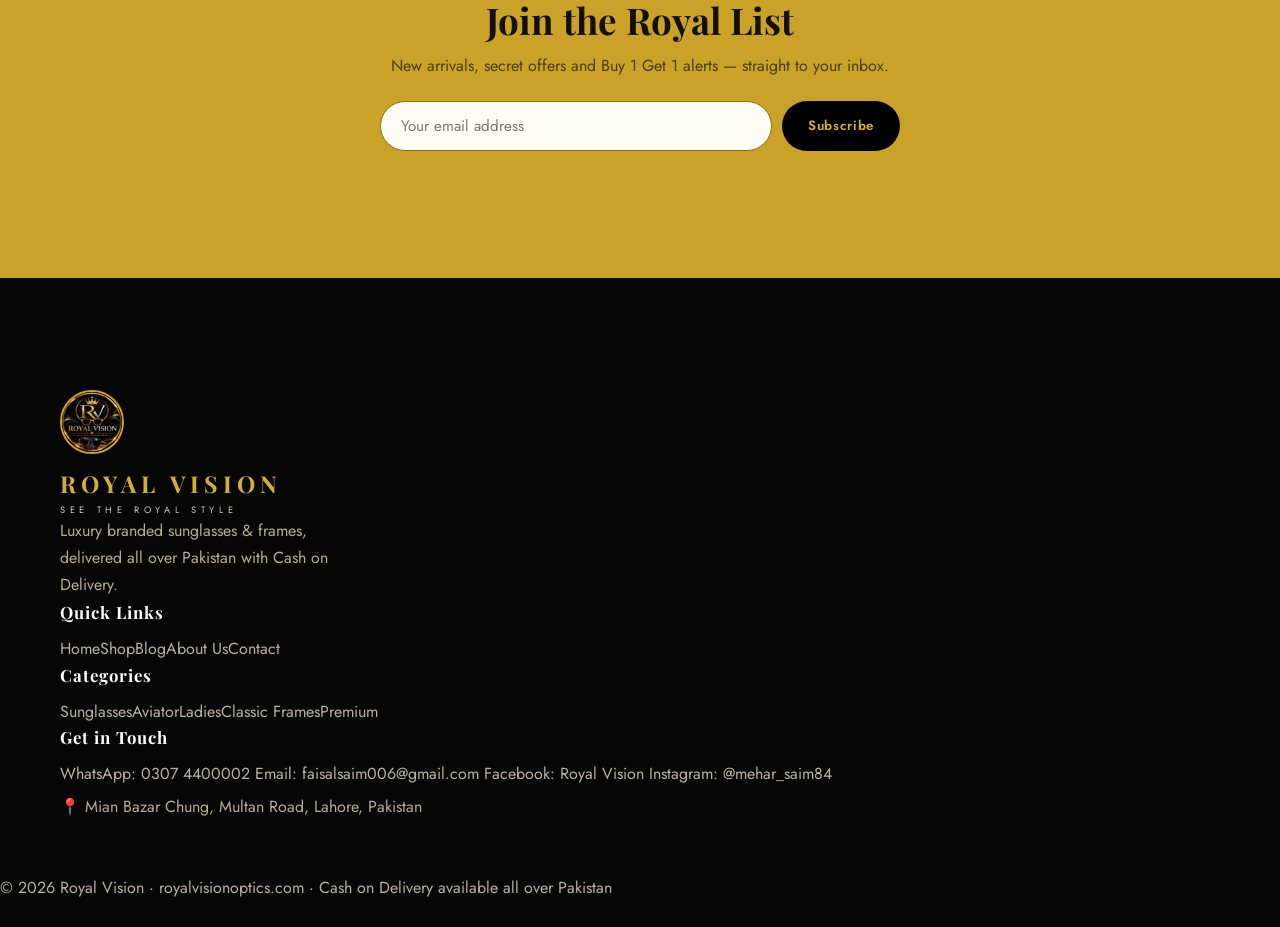
==== commit 6789b281: "66 products, logo in header, new full hero banner, categories updated" ====
--- a/about.html
+++ b/about.html
@@ -14,7 +14,7 @@
 <div class="offerbar">🔥 <b>Buy 1 Get 1 Free</b> — on selected frames &nbsp;·&nbsp; Offer ends in <span class="cd" id="countdown">--:--:--</span></div>
 <header>
   <div class="wrap hbar">
-    <a class="logo" href="index.html">ROYAL VISION<small>SEE THE ROYAL STYLE</small></a>
+    <a class="logo" href="index.html"><img class="logoimg" src="images/logo.jpg" alt="Royal Vision logo"><span>ROYAL VISION<small>SEE THE ROYAL STYLE</small></span></a>
     <nav class="main"><a href="index.html">Home</a><a href="shop.html">Shop</a><a href="blog.html">Blog</a><a href="about.html" class="active">About</a><a href="contact.html">Contact</a></nav>
     <div style="display:flex;gap:10px;align-items:center">
       <button class="cart-btn" id="openCart" aria-label="Open cart">🛒 Cart <span class="cart-count" id="cartCount">0</span></button>
@@ -55,6 +55,7 @@
 <footer id="contact">
   <div class="wrap fgrid">
     <div>
+      <img class="footlogo" src="images/logo.jpg" alt="Royal Vision logo">
       <div class="logo">ROYAL VISION<small>SEE THE ROYAL STYLE</small></div>
       <p style="color:#b7ae94;line-height:1.7;max-width:300px">Luxury branded sunglasses &amp; frames, delivered all over Pakistan with Cash on Delivery.</p>
     </div>
--- a/style.css
+++ b/style.css
@@ -291,3 +291,19 @@
 .wrap h2.sec{font-family:'Playfair Display',serif;text-align:center;color:var(--gold);font-size:clamp(26px,4vw,40px);margin:0 0 8px}
 .wrap .sub{text-align:center;color:#b7ae94;margin:0 auto 34px;max-width:620px}
 @media(max-width:640px){.catcards{grid-template-columns:1fr 1fr;gap:14px}.catcard .lb h3{font-size:16px}}
+
+/* --- logo + full hero banner (24 Nov) --- */
+.hbar .logo{display:flex;align-items:center;gap:10px}
+.logoimg{width:46px;height:46px;border-radius:50%;object-fit:cover;border:2px solid var(--gold);flex:none;background:#000}
+.footlogo{width:64px;height:64px;border-radius:50%;object-fit:cover;border:2px solid var(--gold);margin-bottom:12px;background:#000}
+.herobanner{position:relative;background:url('images/hero-banner.jpg') center/cover no-repeat;padding:110px 0 95px;border-bottom:1px solid #2a2416}
+.herobanner::before{content:"";position:absolute;inset:0;background:linear-gradient(90deg,rgba(5,5,8,.90) 0%,rgba(5,5,8,.66) 46%,rgba(5,5,8,.10) 100%)}
+.herobanner-in{position:relative;max-width:660px}
+.herobanner h1{font-family:var(--serif);font-size:clamp(38px,6vw,64px);line-height:1.08;color:#fff;margin:14px 0 16px;font-weight:700}
+.herobanner h1 em{color:var(--gold);font-style:italic}
+.herobanner .sub{color:#ddd6c2;font-size:17px;line-height:1.65;max-width:540px}
+.herobanner .btns{display:flex;gap:14px;flex-wrap:wrap;margin-top:28px}
+.herobanner .stats{display:flex;gap:36px;margin-top:38px;flex-wrap:wrap}
+.herobanner .stats b{display:block;font-family:var(--serif);font-size:25px;color:var(--gold)}
+.herobanner .stats span{font-size:11px;letter-spacing:.14em;text-transform:uppercase;color:#b7ae94}
+@media(max-width:640px){.herobanner{padding:70px 0 60px}.herobanner::before{background:linear-gradient(180deg,rgba(5,5,8,.84),rgba(5,5,8,.70))}}
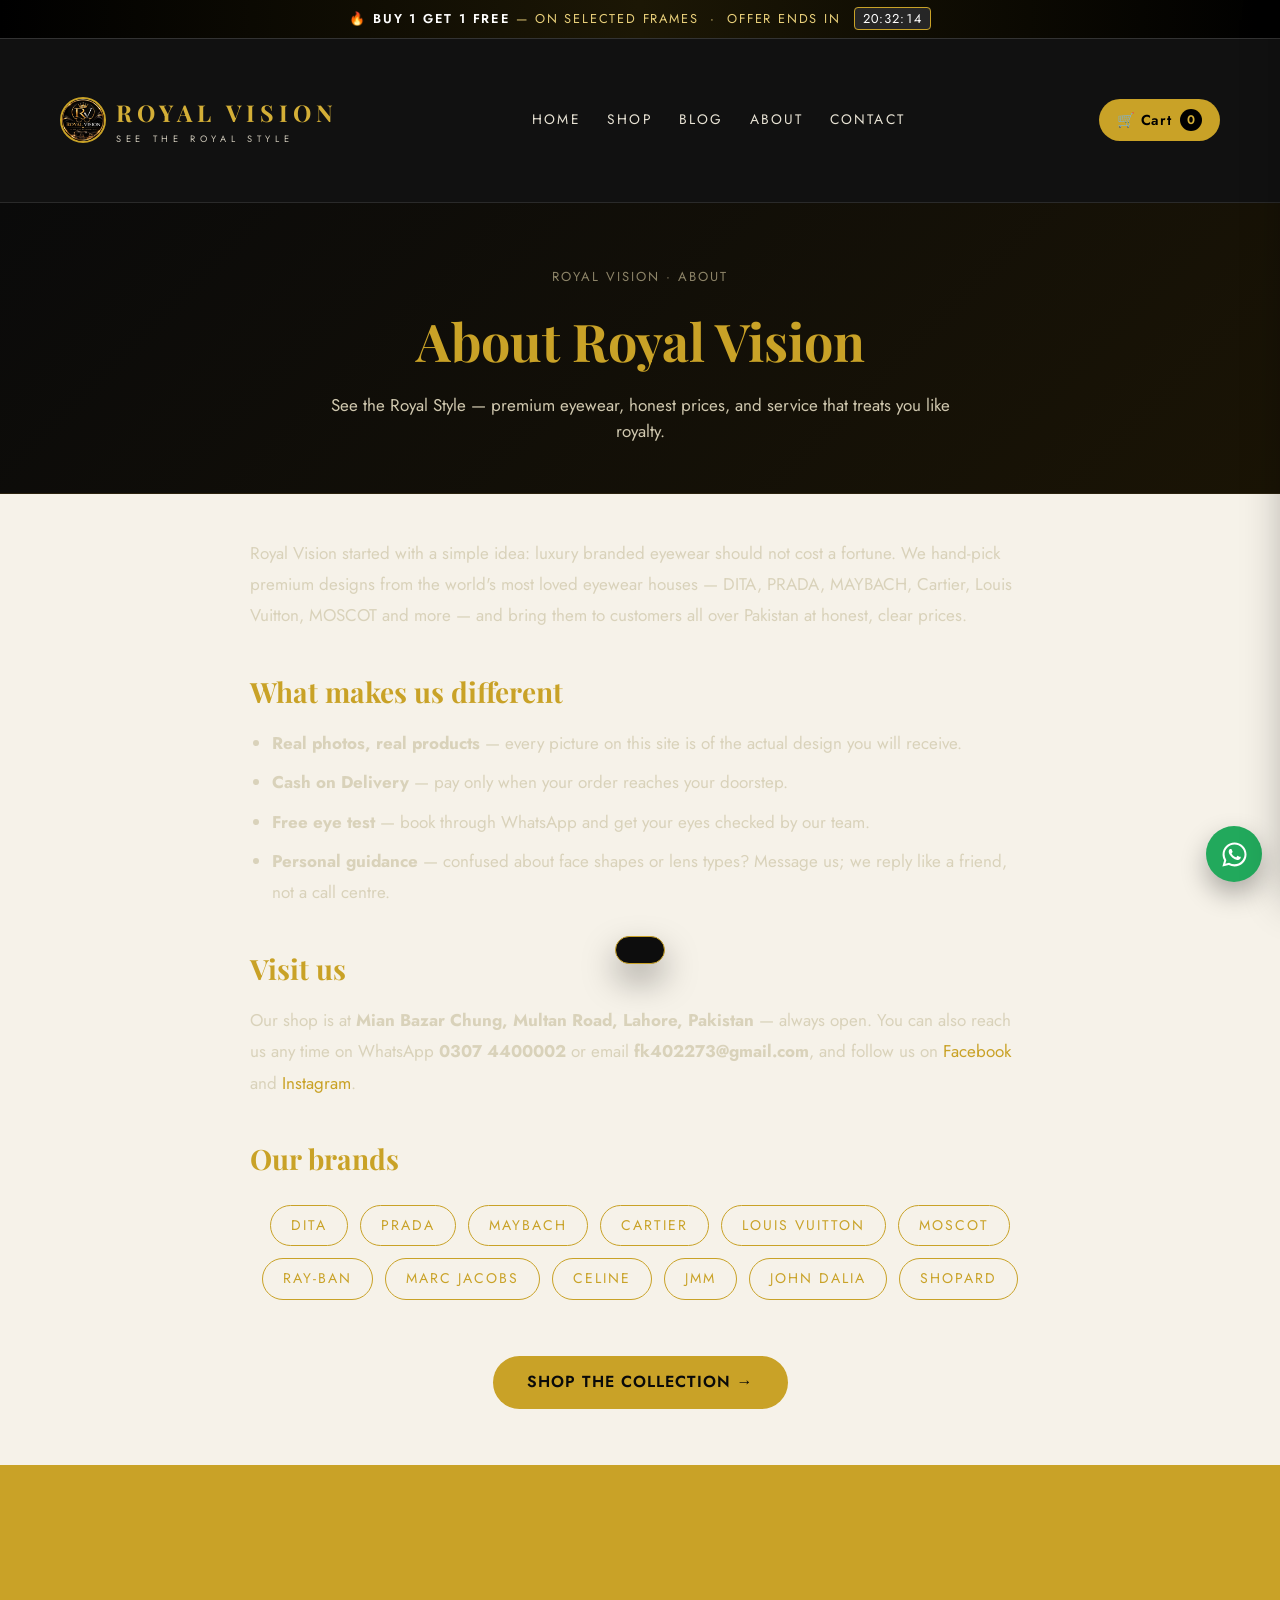
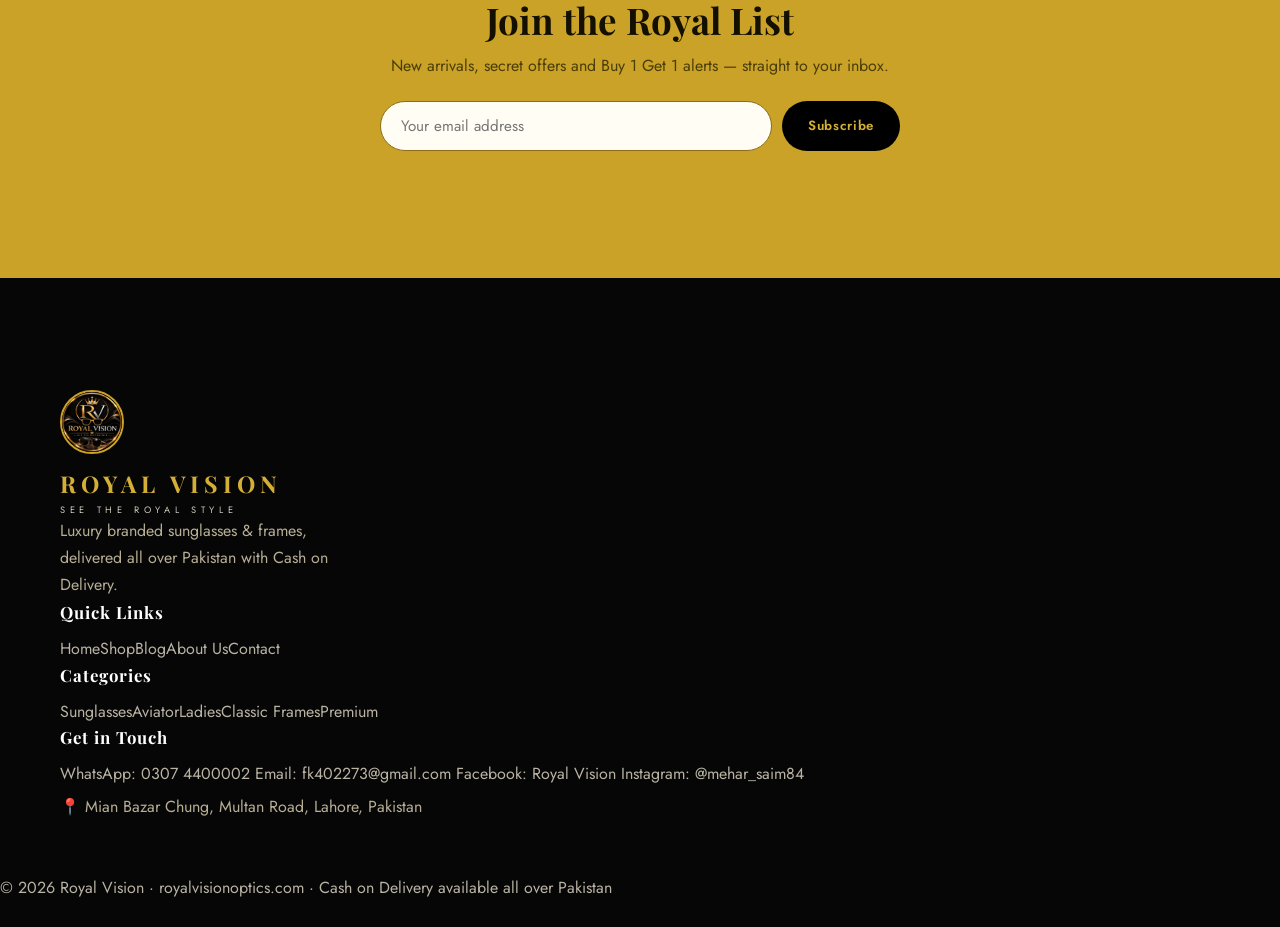
==== commit 322cfec6: "Orders to fk402273 email, WhatsApp number field, mobile friendly" ====
--- a/about.html
+++ b/about.html
@@ -34,7 +34,7 @@
 <li><b>Personal guidance</b> — confused about face shapes or lens types? Message us; we reply like a friend, not a call centre.</li>
 </ul>
 <h2>Visit us</h2>
-<p>Our shop is at <b>Mian Bazar Chung, Multan Road, Lahore, Pakistan</b> — always open. You can also reach us any time on WhatsApp <b>0307 4400002</b> or email <b>faisalsaim006@gmail.com</b>, and follow us on <a href="https://www.facebook.com/share/1FAjQRUiZz/" target="_blank" rel="noopener" style="color:var(--gold)">Facebook</a> and <a href="https://www.instagram.com/mehar_saim84" target="_blank" rel="noopener" style="color:var(--gold)">Instagram</a>.</p>
+<p>Our shop is at <b>Mian Bazar Chung, Multan Road, Lahore, Pakistan</b> — always open. You can also reach us any time on WhatsApp <b>0307 4400002</b> or email <b>fk402273@gmail.com</b>, and follow us on <a href="https://www.facebook.com/share/1FAjQRUiZz/" target="_blank" rel="noopener" style="color:var(--gold)">Facebook</a> and <a href="https://www.instagram.com/mehar_saim84" target="_blank" rel="noopener" style="color:var(--gold)">Instagram</a>.</p>
 <h2>Our brands</h2>
 </article>
 <div class="brandchips"><span>DITA</span><span>PRADA</span><span>MAYBACH</span><span>CARTIER</span><span>LOUIS VUITTON</span><span>MOSCOT</span><span>RAY-BAN</span><span>MARC JACOBS</span><span>CELINE</span><span>JMM</span><span>JOHN DALIA</span><span>SHOPARD</span></div>
@@ -70,7 +70,7 @@
     <div>
       <h4>Get in Touch</h4>
       <a href="https://wa.me/923074400002" target="_blank" rel="noopener">WhatsApp: 0307 4400002</a>
-      <a href="mailto:faisalsaim006@gmail.com">Email: faisalsaim006@gmail.com</a>
+      <a href="mailto:fk402273@gmail.com">Email: fk402273@gmail.com</a>
       <a href="https://www.facebook.com/share/1FAjQRUiZz/" target="_blank" rel="noopener">Facebook: Royal Vision</a>
       <a href="https://www.instagram.com/mehar_saim84" target="_blank" rel="noopener">Instagram: @mehar_saim84</a>
       <span style="display:block;color:#b7ae94;margin-top:8px">📍 Mian Bazar Chung, Multan Road, Lahore, Pakistan</span>
@@ -111,6 +111,7 @@
       <form id="orderForm" novalidate>
         <div class="f-field"><label for="fName">Your Name *</label><input id="fName" type="text" placeholder="e.g. Muhammad Ahmed" autocomplete="name"></div>
         <div class="f-field"><label for="fPhone">Mobile Number *</label><input id="fPhone" type="tel" placeholder="03XX XXXXXXX" autocomplete="tel"><div class="hint">Pakistani mobile — we will call this number to confirm.</div></div>
+        <div class="f-field"><label for="fWhatsapp">WhatsApp Number *</label><input id="fWhatsapp" type="tel" placeholder="03XX XXXXXXX" autocomplete="tel"><div class="hint">Your WhatsApp number — so we can reach you about your order.</div></div>
         <div class="f-field"><label for="fAddress">Complete Address *</label><textarea id="fAddress" rows="2" placeholder="House, street, area, landmark"></textarea></div>
         <div class="f-field"><label for="fCity">City *</label><input id="fCity" type="text" placeholder="e.g. Mardan"></div>
         <div class="f-field"><label for="fNote">Note (optional)</label><textarea id="fNote" rows="2" placeholder="Anything we should know?"></textarea></div>
--- a/style.css
+++ b/style.css
@@ -307,3 +307,41 @@
 .herobanner .stats b{display:block;font-family:var(--serif);font-size:25px;color:var(--gold)}
 .herobanner .stats span{font-size:11px;letter-spacing:.14em;text-transform:uppercase;color:#b7ae94}
 @media(max-width:640px){.herobanner{padding:70px 0 60px}.herobanner::before{background:linear-gradient(180deg,rgba(5,5,8,.84),rgba(5,5,8,.70))}}
+
+/* --- mobile friendly pass (24 Nov, Farhan's feedback) --- */
+@media(max-width:640px){
+  body{font-size:15px}
+  .wrap{padding:0 14px}
+  .offerbar{font-size:11px;padding:7px 8px;text-align:center;line-height:1.5}
+  .logo{font-size:1.02rem;letter-spacing:.13em}
+  .logo small{font-size:.48rem;letter-spacing:.3em}
+  .logoimg{width:38px;height:38px}
+  .cart-btn{padding:8px 11px;font-size:13px}
+  .herobanner{padding:54px 0 46px;background-position:70% center}
+  .herobanner h1{font-size:30px;line-height:1.16;margin:10px 0 12px}
+  .herobanner .sub{font-size:14.5px;line-height:1.6}
+  .herobanner .btns{gap:10px;margin-top:22px}
+  .herobanner .btns .btn{padding:12px 18px;font-size:13px}
+  .herobanner .stats{gap:18px;margin-top:26px}
+  .herobanner .stats b{font-size:19px}
+  .herobanner .stats span{font-size:10px}
+  section{padding:42px 0}
+  h2{font-size:25px !important}
+  .grid{grid-template-columns:repeat(2,1fr);gap:10px}
+  .card .bd{padding:10px}
+  .card h3{font-size:13.5px}
+  .card .price{font-size:15px}
+  .card .acts .add{font-size:12.5px;padding:9px 6px}
+  .pagehero{padding:40px 0 30px}
+  .pagehero h1{font-size:29px}
+  .pagehero p{font-size:14px}
+  .infogrid{grid-template-columns:1fr}
+  .drawer{width:92vw}
+  .modal .box{width:94vw;max-height:92vh}
+  .f-field input,.f-field textarea{font-size:16px}
+  .footlogo{width:54px;height:54px}
+}
+@media(max-width:380px){
+  .herobanner h1{font-size:26px}
+  .logo{font-size:.92rem}
+}
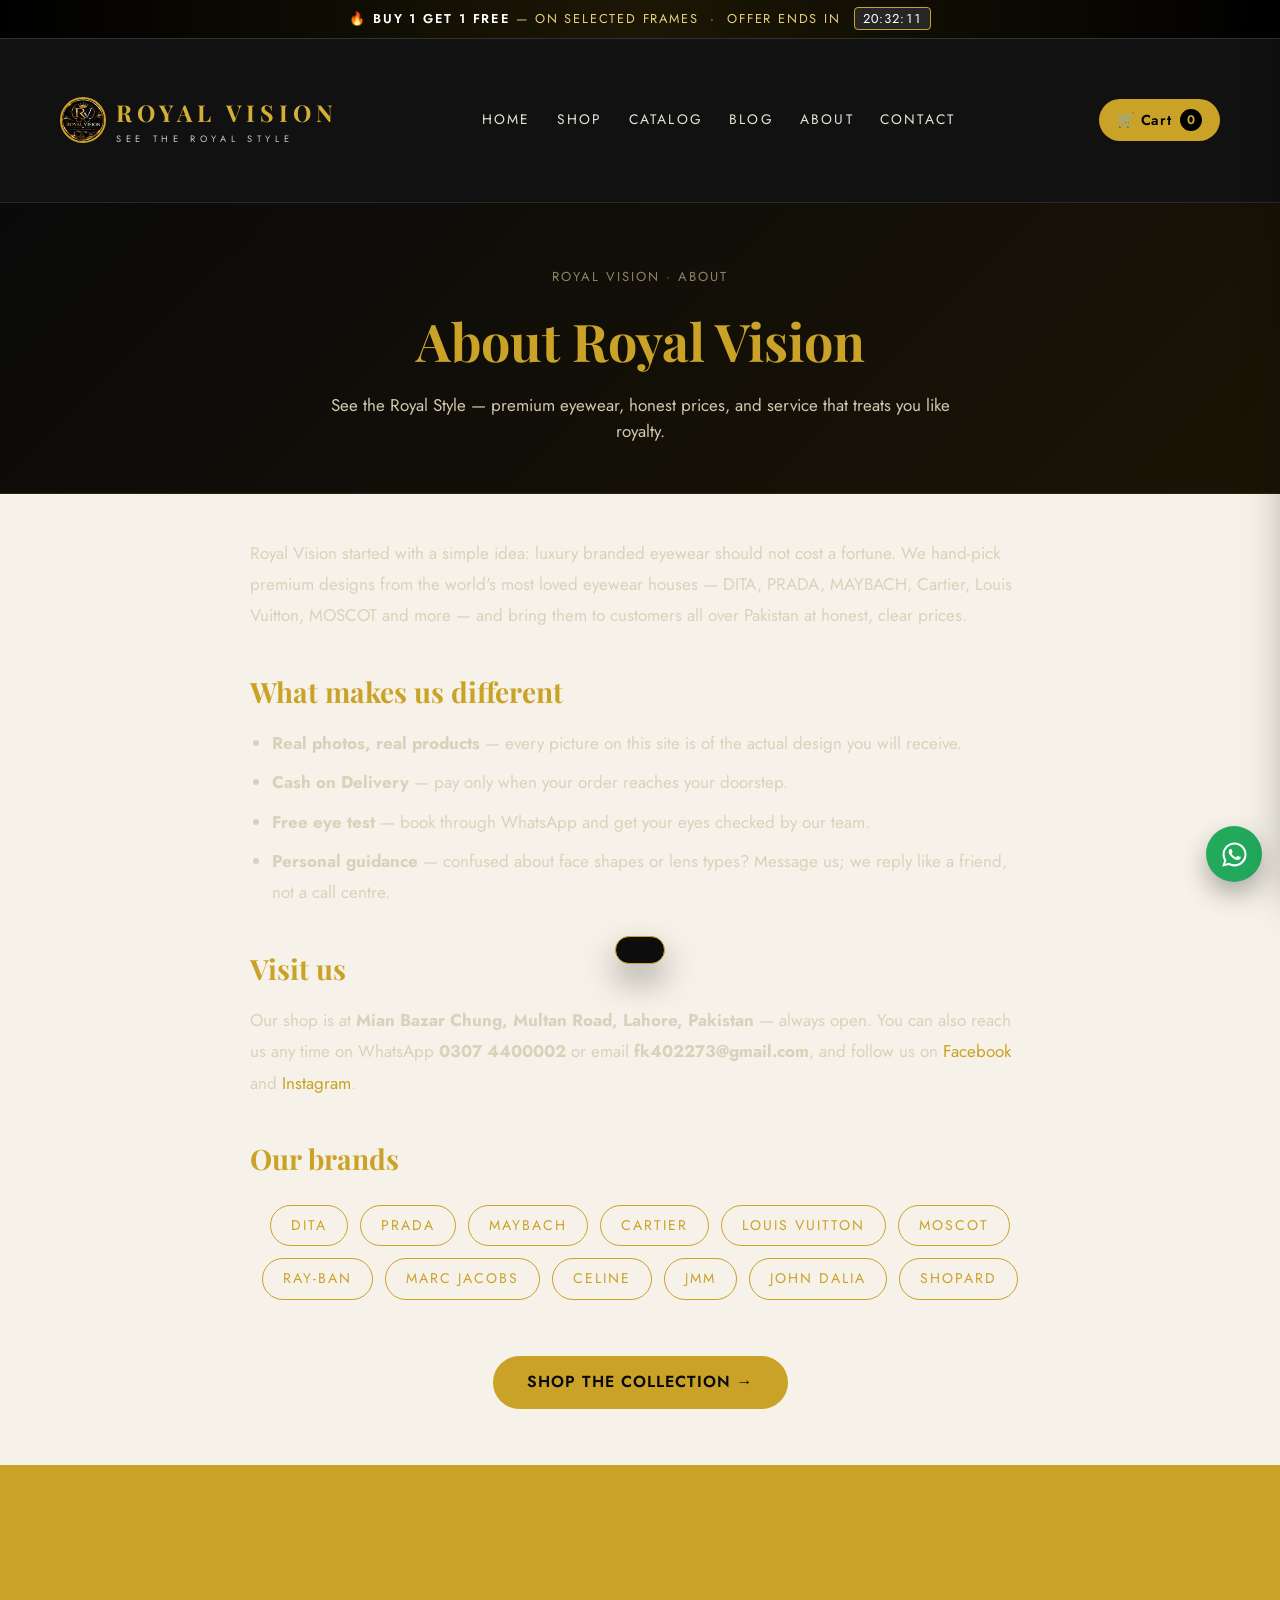
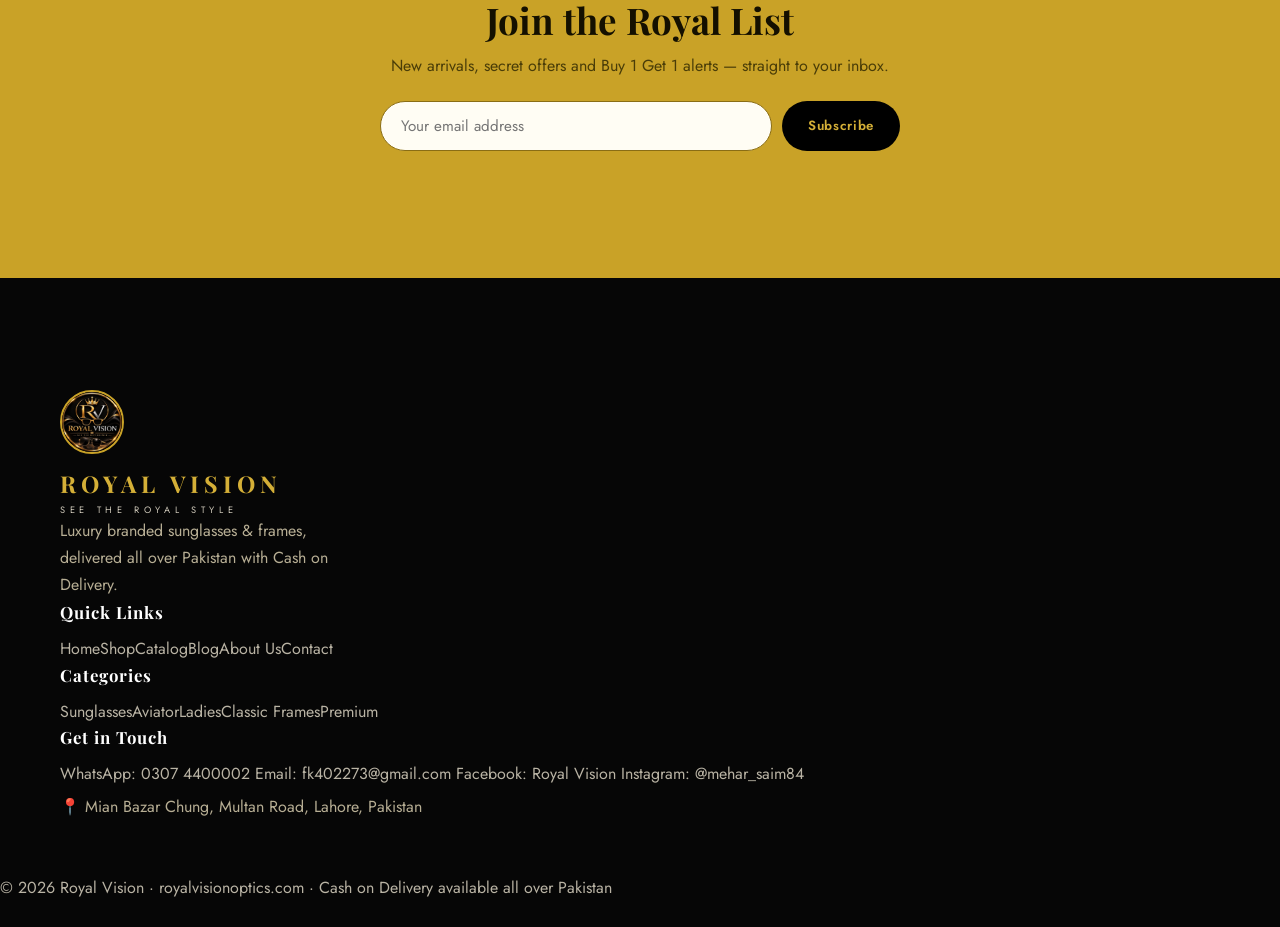
==== commit 2f3f6a7e: "Catalog page with 4 categories, picture preview with zoom, email x1 removed" ====
--- a/about.html
+++ b/about.html
@@ -15,13 +15,13 @@
 <header>
   <div class="wrap hbar">
     <a class="logo" href="index.html"><img class="logoimg" src="images/logo.jpg" alt="Royal Vision logo"><span>ROYAL VISION<small>SEE THE ROYAL STYLE</small></span></a>
-    <nav class="main"><a href="index.html">Home</a><a href="shop.html">Shop</a><a href="blog.html">Blog</a><a href="about.html" class="active">About</a><a href="contact.html">Contact</a></nav>
+    <nav class="main"><a href="index.html">Home</a><a href="shop.html">Shop</a><a href="catalog.html">Catalog</a><a href="blog.html">Blog</a><a href="about.html" class="active">About</a><a href="contact.html">Contact</a></nav>
     <div style="display:flex;gap:10px;align-items:center">
       <button class="cart-btn" id="openCart" aria-label="Open cart">🛒 Cart <span class="cart-count" id="cartCount">0</span></button>
       <button class="burger" id="burger" aria-label="Menu">☰</button>
     </div>
   </div>
-  <div class="mnav" id="mnav"><a href="index.html">Home</a><a href="shop.html">Shop</a><a href="blog.html">Blog</a><a href="about.html" class="active">About</a><a href="contact.html">Contact</a></div>
+  <div class="mnav" id="mnav"><a href="index.html">Home</a><a href="shop.html">Shop</a><a href="catalog.html">Catalog</a><a href="blog.html">Blog</a><a href="about.html" class="active">About</a><a href="contact.html">Contact</a></div>
 </header>
 <div class="pagehero"><div class="crumb">Royal Vision · About</div><h1>About Royal Vision</h1><p>See the Royal Style — premium eyewear, honest prices, and service that treats you like royalty.</p></div>
 <article class="article">
@@ -61,7 +61,7 @@
     </div>
     <div>
       <h4>Quick Links</h4>
-      <a href="index.html">Home</a><a href="shop.html">Shop</a><a href="blog.html">Blog</a><a href="about.html">About Us</a><a href="contact.html">Contact</a>
+      <a href="index.html">Home</a><a href="shop.html">Shop</a><a href="catalog.html">Catalog</a><a href="blog.html">Blog</a><a href="about.html">About Us</a><a href="contact.html">Contact</a>
     </div>
     <div>
       <h4>Categories</h4>
@@ -137,6 +137,19 @@
 
 <div class="toast" id="toast"></div>
 
+<div class="pv" id="preview" aria-hidden="true">
+  <div class="pvbg" id="pvBg"></div>
+  <figure class="pvbox">
+    <button class="pvx" id="pvClose" aria-label="Close preview">✕</button>
+    <div class="pvstage" id="pvStage"><img id="pvImg" alt="Product picture preview"></div>
+    <figcaption class="pvcap">
+      <div class="pvinfo"><h3 id="pvName"></h3><div class="pvprice" id="pvPrice"></div></div>
+      <div class="pvtools"><button id="pvOut" aria-label="Zoom out">−</button><button id="pvReset">Reset</button><button id="pvIn" aria-label="Zoom in">+</button></div>
+      <div class="pvacts"><button class="pvadd" id="pvAdd">Add to Cart</button><a class="pvwa" id="pvWa" target="_blank" rel="noopener">Order on WhatsApp</a></div>
+      <p class="pvhint">Picture par click karein to zoom hoga — zoom karke drag bhi kar sakte hain. Mobile par + / − buttons use karein.</p>
+    </figcaption>
+  </figure>
+</div>
 <script src="store.js"></script>
 </body>
 </html>
--- a/style.css
+++ b/style.css
@@ -345,3 +345,39 @@
   .herobanner h1{font-size:26px}
   .logo{font-size:.92rem}
 }
+
+/* --- catalog options + picture preview/zoom (24 Nov) --- */
+.catopts{display:grid;grid-template-columns:repeat(4,1fr);gap:16px}
+.catopt{display:flex;flex-direction:column;align-items:center;gap:4px;padding:26px 12px;background:linear-gradient(160deg,#17171f,#101016);border:1px solid #2b2b36;border-radius:16px;color:#f3ead2;cursor:pointer;text-decoration:none;font-family:Jost,sans-serif;transition:border-color .2s,transform .2s}
+.catopt:hover{border-color:var(--gold);transform:translateY(-2px)}
+.catopt.on{border-color:var(--gold);background:linear-gradient(160deg,#241d0d,#141007);box-shadow:0 0 0 1px var(--gold) inset}
+.catopt .ci{font-size:34px;line-height:1}
+.catopt b{font-family:"Playfair Display",serif;font-size:19px;letter-spacing:.02em}
+.catopt small{color:#b7ae94;font-size:12.5px;letter-spacing:.06em}
+.lensbox{background:linear-gradient(160deg,#17171f,#101016);border:1px solid #2b2b36;border-radius:18px;padding:34px}
+.lensbox h3{font-family:"Playfair Display",serif;font-size:26px;color:#f3ead2;margin:0 0 10px}
+.lensbox p{color:#cfc7a8;line-height:1.7;max-width:720px}
+.lensgrid{display:grid;grid-template-columns:repeat(2,1fr);gap:14px;margin:22px 0 26px}
+.lensgrid div{background:#0d0d12;border:1px solid #26262f;border-radius:12px;padding:16px}
+.lensgrid b{display:block;color:var(--gold);font-size:16px;margin-bottom:4px}
+.lensgrid span{color:#b7ae94;font-size:14px;line-height:1.5}
+.card .ph{cursor:zoom-in}
+.pv{position:fixed;inset:0;z-index:200;display:none}
+.pv.open{display:block}
+.pvbg{position:absolute;inset:0;background:rgba(3,3,6,.88)}
+.pvbox{position:relative;max-width:520px;margin:4vh auto;background:#101016;border:1px solid #33333f;border-radius:18px;overflow:hidden;max-height:92vh;display:flex;flex-direction:column}
+.pvx{position:absolute;top:10px;right:10px;z-index:3;width:38px;height:38px;border-radius:50%;border:1px solid #444;background:rgba(10,10,14,.85);color:#f3ead2;font-size:17px;cursor:pointer}
+.pvstage{overflow:hidden;background:#000;display:flex;align-items:center;justify-content:center;min-height:300px}
+.pvstage img{max-width:100%;max-height:56vh;object-fit:contain;transition:transform .15s ease;cursor:zoom-in;touch-action:none}
+.pvcap{padding:16px 18px 18px}
+.pvinfo{display:flex;justify-content:space-between;align-items:baseline;gap:12px}
+.pvinfo h3{font-family:"Playfair Display",serif;color:#f3ead2;font-size:21px;margin:0}
+.pvprice{color:var(--gold);font-weight:600;font-size:19px;white-space:nowrap}
+.pvtools{display:flex;gap:8px;margin:12px 0}
+.pvtools button{flex:1;padding:9px;background:#1b1b24;border:1px solid #34343f;color:#f3ead2;border-radius:10px;font-size:16px;cursor:pointer;font-family:Jost,sans-serif}
+.pvtools button:hover{border-color:var(--gold)}
+.pvacts{display:flex;gap:10px}
+.pvadd{flex:1;background:var(--gold);color:#0a0a0a;border:none;font-weight:600;letter-spacing:.5px;padding:13px;border-radius:30px;cursor:pointer;font-family:Jost,sans-serif;font-size:15px}
+.pvwa{flex:1;text-align:center;background:#1faa55;color:#fff;font-weight:600;letter-spacing:.5px;padding:13px;border-radius:30px;text-decoration:none;font-size:15px}
+.pvhint{color:#8f8871;font-size:12.5px;margin:12px 0 0;line-height:1.5}
+@media(max-width:760px){.catopts{grid-template-columns:repeat(2,1fr);gap:12px}.catopt{padding:20px 8px}.catopt .ci{font-size:28px}.catopt b{font-size:16px}.lensgrid{grid-template-columns:1fr}.pvbox{margin:2vh 10px}.pvstage img{max-height:50vh}}
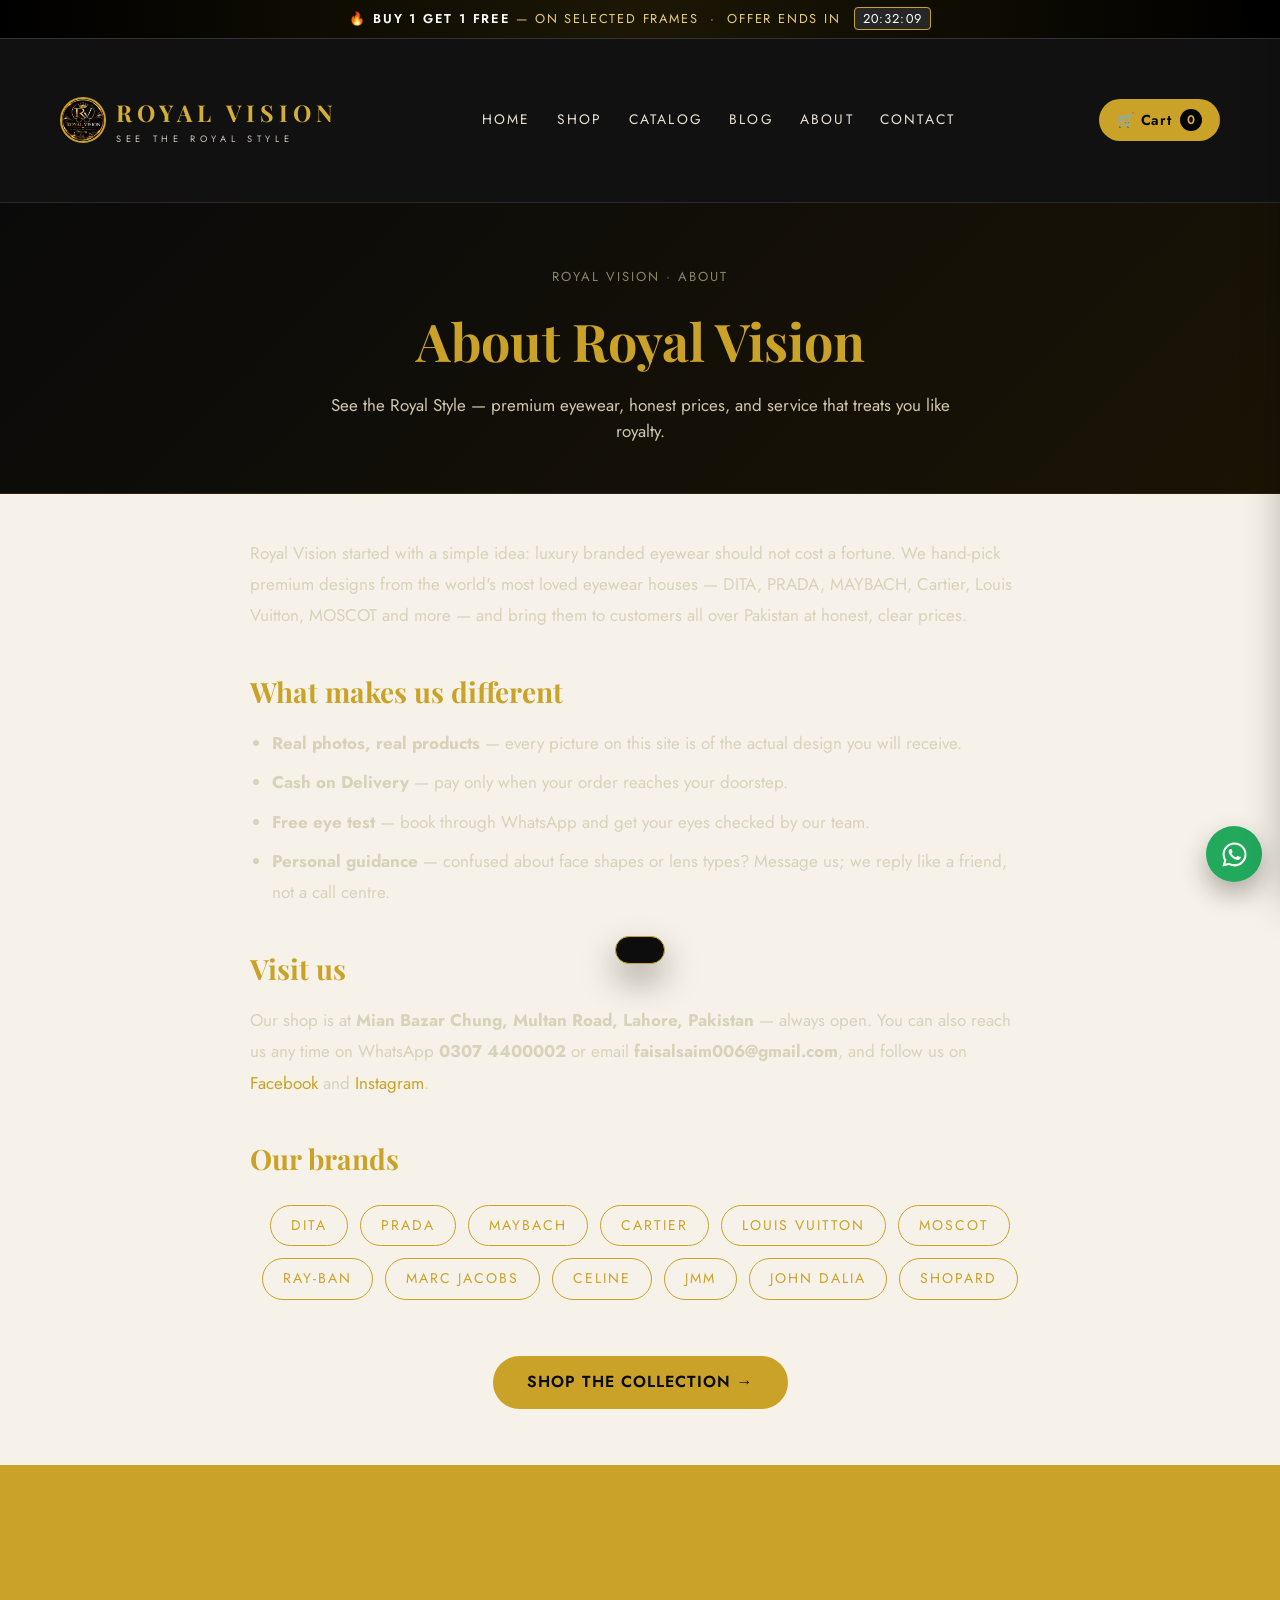
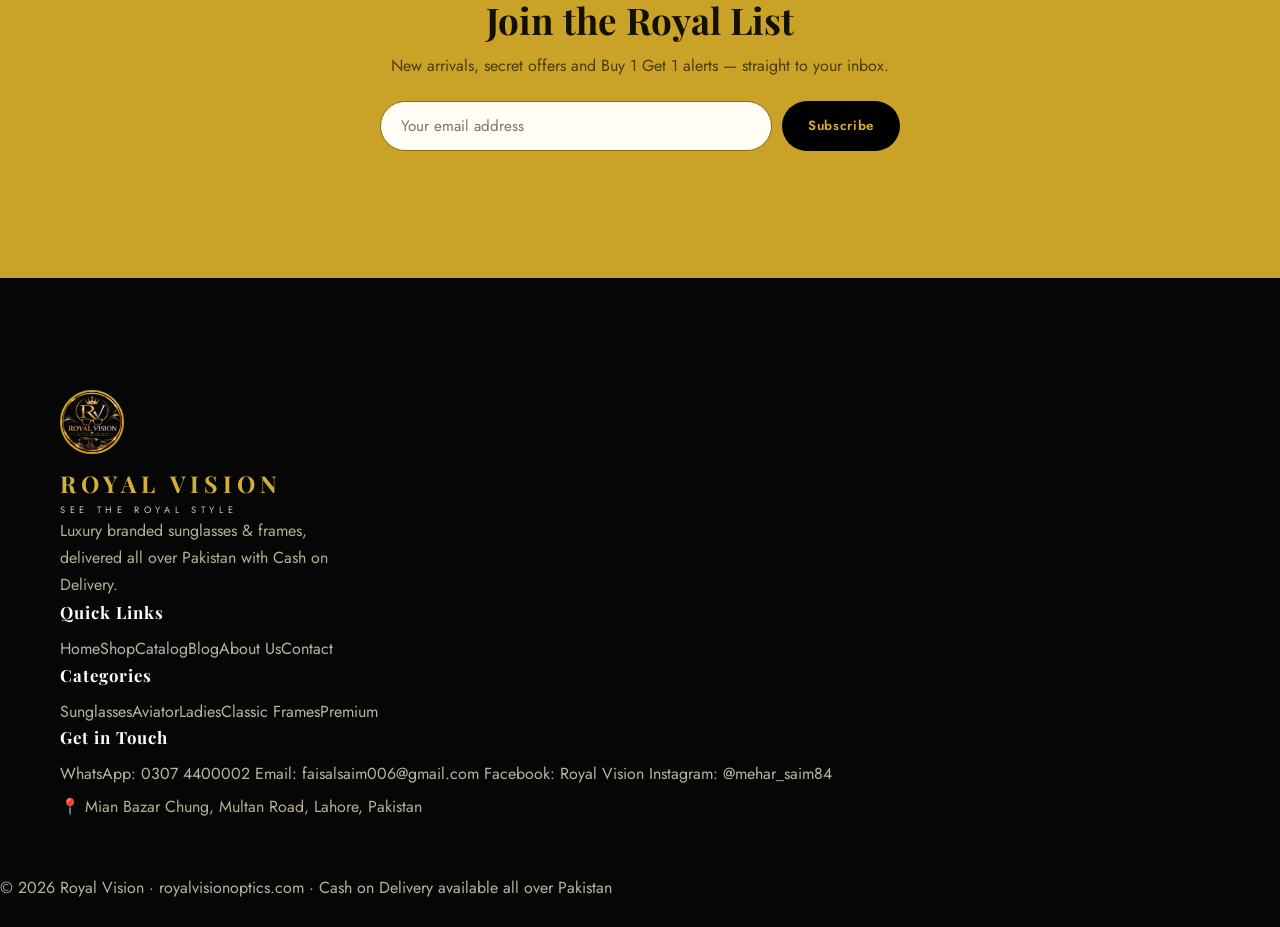
==== commit 7d3b4704: "Order email changed to shop owner inbox" ====
--- a/about.html
+++ b/about.html
@@ -34,7 +34,7 @@
 <li><b>Personal guidance</b> — confused about face shapes or lens types? Message us; we reply like a friend, not a call centre.</li>
 </ul>
 <h2>Visit us</h2>
-<p>Our shop is at <b>Mian Bazar Chung, Multan Road, Lahore, Pakistan</b> — always open. You can also reach us any time on WhatsApp <b>0307 4400002</b> or email <b>fk402273@gmail.com</b>, and follow us on <a href="https://www.facebook.com/share/1FAjQRUiZz/" target="_blank" rel="noopener" style="color:var(--gold)">Facebook</a> and <a href="https://www.instagram.com/mehar_saim84" target="_blank" rel="noopener" style="color:var(--gold)">Instagram</a>.</p>
+<p>Our shop is at <b>Mian Bazar Chung, Multan Road, Lahore, Pakistan</b> — always open. You can also reach us any time on WhatsApp <b>0307 4400002</b> or email <b>faisalsaim006@gmail.com</b>, and follow us on <a href="https://www.facebook.com/share/1FAjQRUiZz/" target="_blank" rel="noopener" style="color:var(--gold)">Facebook</a> and <a href="https://www.instagram.com/mehar_saim84" target="_blank" rel="noopener" style="color:var(--gold)">Instagram</a>.</p>
 <h2>Our brands</h2>
 </article>
 <div class="brandchips"><span>DITA</span><span>PRADA</span><span>MAYBACH</span><span>CARTIER</span><span>LOUIS VUITTON</span><span>MOSCOT</span><span>RAY-BAN</span><span>MARC JACOBS</span><span>CELINE</span><span>JMM</span><span>JOHN DALIA</span><span>SHOPARD</span></div>
@@ -70,7 +70,7 @@
     <div>
       <h4>Get in Touch</h4>
       <a href="https://wa.me/923074400002" target="_blank" rel="noopener">WhatsApp: 0307 4400002</a>
-      <a href="mailto:fk402273@gmail.com">Email: fk402273@gmail.com</a>
+      <a href="mailto:faisalsaim006@gmail.com">Email: faisalsaim006@gmail.com</a>
       <a href="https://www.facebook.com/share/1FAjQRUiZz/" target="_blank" rel="noopener">Facebook: Royal Vision</a>
       <a href="https://www.instagram.com/mehar_saim84" target="_blank" rel="noopener">Instagram: @mehar_saim84</a>
       <span style="display:block;color:#b7ae94;margin-top:8px">📍 Mian Bazar Chung, Multan Road, Lahore, Pakistan</span>
--- a/style.css
+++ b/style.css
@@ -381,3 +381,26 @@
 .pvwa{flex:1;text-align:center;background:#1faa55;color:#fff;font-weight:600;letter-spacing:.5px;padding:13px;border-radius:30px;text-decoration:none;font-size:15px}
 .pvhint{color:#8f8871;font-size:12.5px;margin:12px 0 0;line-height:1.5}
 @media(max-width:760px){.catopts{grid-template-columns:repeat(2,1fr);gap:12px}.catopt{padding:20px 8px}.catopt .ci{font-size:28px}.catopt b{font-size:16px}.lensgrid{grid-template-columns:1fr}.pvbox{margin:2vh 10px}.pvstage img{max-height:50vh}}
+
+/* --- catalog dropdown + coming soon (24 Nov, professional pass) --- */
+.catbar{display:flex;align-items:center;gap:16px;flex-wrap:wrap;background:linear-gradient(160deg,#17171f,#101016);border:1px solid #2b2b36;border-radius:14px;padding:16px 20px}
+.catbar label{font-family:"Playfair Display",serif;font-size:18px;color:#f3ead2;letter-spacing:.03em}
+.catselect{flex:1;min-width:230px;background:#0d0d12;color:#f3ead2;border:1px solid var(--gold);border-radius:10px;padding:13px 14px;font-family:Jost,sans-serif;font-size:16px;cursor:pointer;outline:none}
+.catselect:focus{box-shadow:0 0 0 3px rgba(201,162,39,.25)}
+.catcount{color:#b7ae94;font-size:14.5px;letter-spacing:.04em;white-space:nowrap}
+.comingsoon{text-align:center;background:linear-gradient(160deg,#17171f,#101016);border:1px solid #2b2b36;border-radius:18px;padding:56px 24px}
+.cs-badge{display:inline-block;border:1px solid var(--gold);color:var(--gold);letter-spacing:.35em;font-size:12px;padding:7px 16px 7px 20px;border-radius:30px;margin-bottom:18px}
+.comingsoon h3{font-family:"Playfair Display",serif;font-size:42px;color:#f3ead2;margin:0 0 12px}
+.comingsoon p{color:#cfc7a8;line-height:1.75;margin:0 auto 26px;max-width:520px}
+.catopts-home{grid-template-columns:repeat(5,1fr)}
+@media(max-width:1020px){.catopts-home{grid-template-columns:repeat(3,1fr)}}
+@media(max-width:640px){.catopts-home{grid-template-columns:repeat(2,1fr)}.catbar{padding:14px}.catcount{white-space:normal}.comingsoon h3{font-size:32px}}
+
+/* --- catalog dropdown professional pass (24 Nov): visible gold chevron --- */
+.catbar{border:1px solid rgba(201,162,39,.45);box-shadow:0 10px 30px rgba(0,0,0,.35);border-radius:16px}
+.catbar label{text-transform:uppercase;letter-spacing:.22em;font-size:13px;color:var(--gold);font-family:Jost,sans-serif;font-weight:600}
+.catselect-wrap{position:relative;flex:1;min-width:230px}
+.catselect{appearance:none;-webkit-appearance:none;width:100%;background:linear-gradient(180deg,#16161e,#0c0c11);border:1px solid var(--gold);border-radius:12px;padding:15px 56px 15px 16px;font-size:17px;font-weight:500;letter-spacing:.02em;box-shadow:inset 0 1px 0 rgba(255,255,255,.05)}
+.catchev{position:absolute;right:12px;top:50%;transform:translateY(-50%);width:32px;height:32px;border-radius:50%;background:linear-gradient(180deg,#e7c65a,#c9a227);color:#0a0a0a;display:flex;align-items:center;justify-content:center;font-size:16px;font-weight:700;pointer-events:none;box-shadow:0 2px 8px rgba(0,0,0,.45)}
+.catcount{background:rgba(201,162,39,.13);border:1px solid rgba(201,162,39,.5);color:#e9dcb2;border-radius:30px;padding:7px 15px;font-size:13.5px}
+@media(max-width:640px){.catselect{font-size:16px;padding:14px 52px 14px 14px}.catchev{width:30px;height:30px}}
